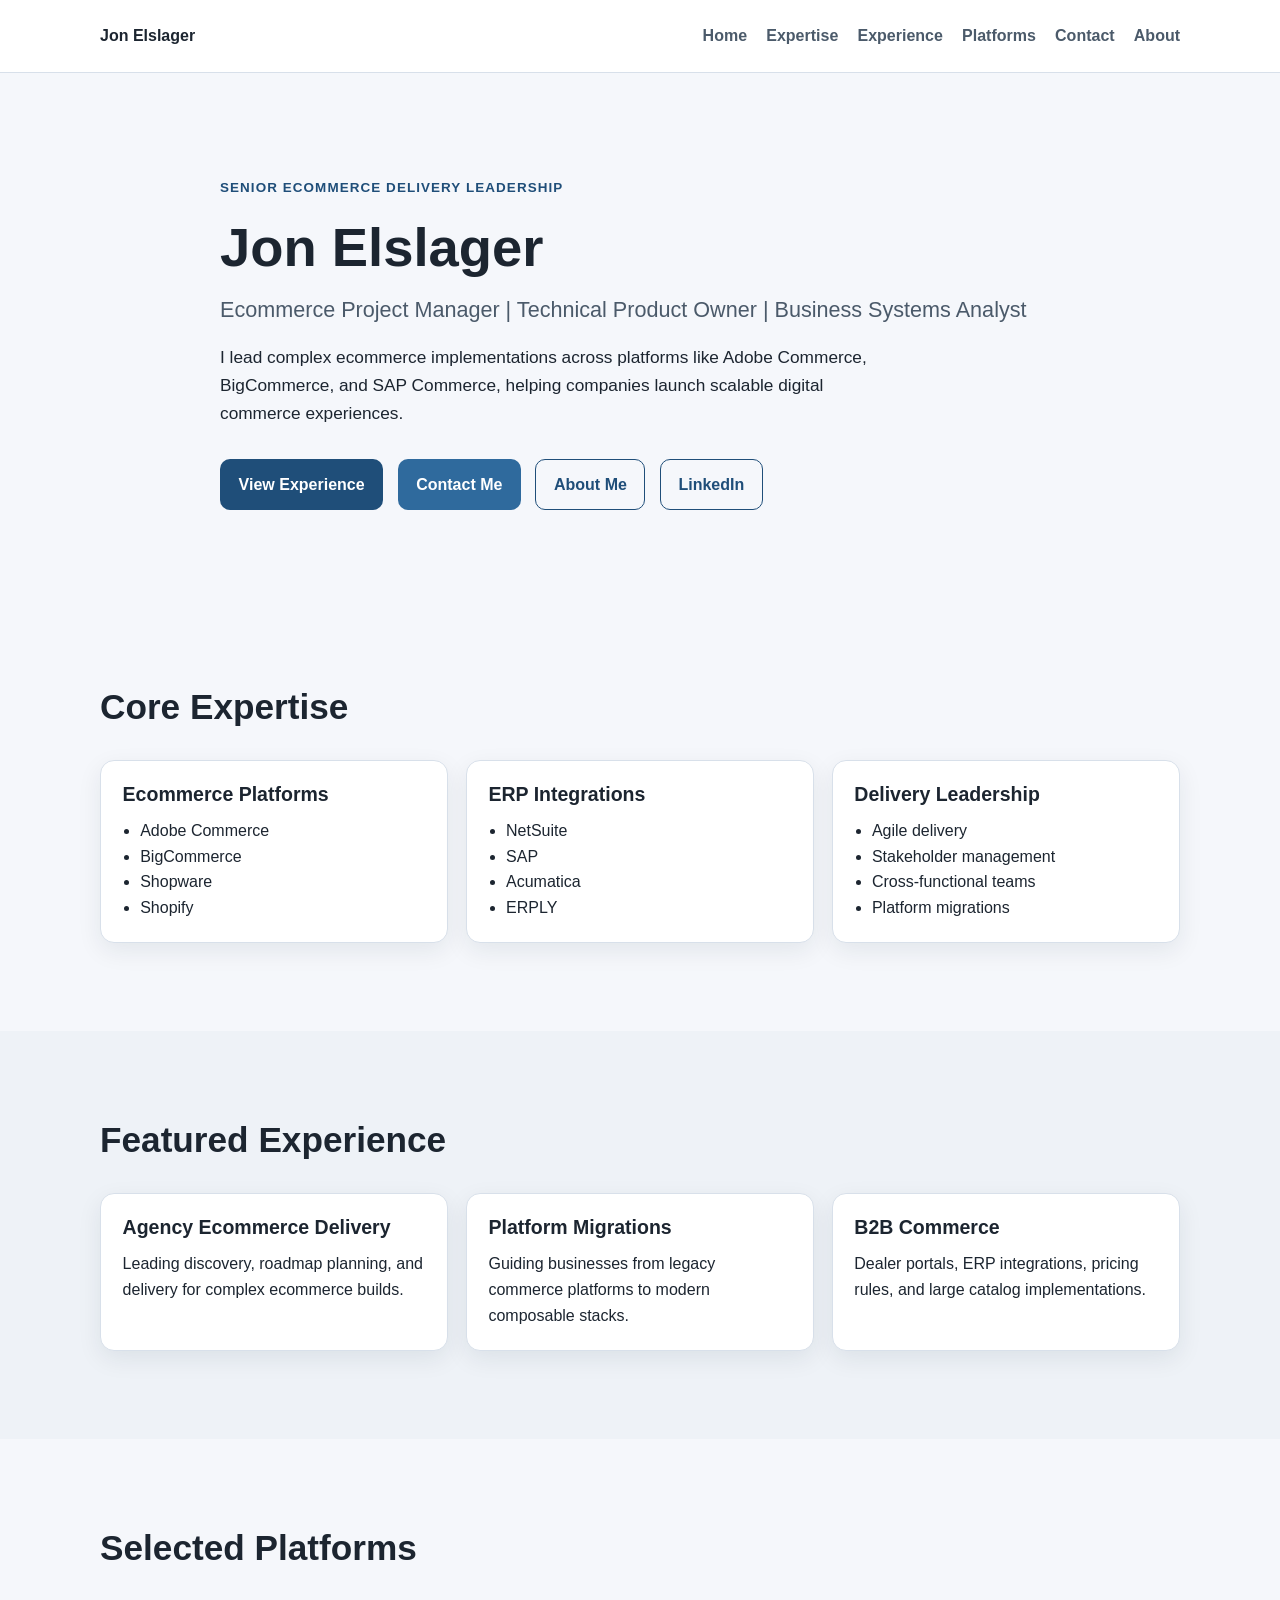
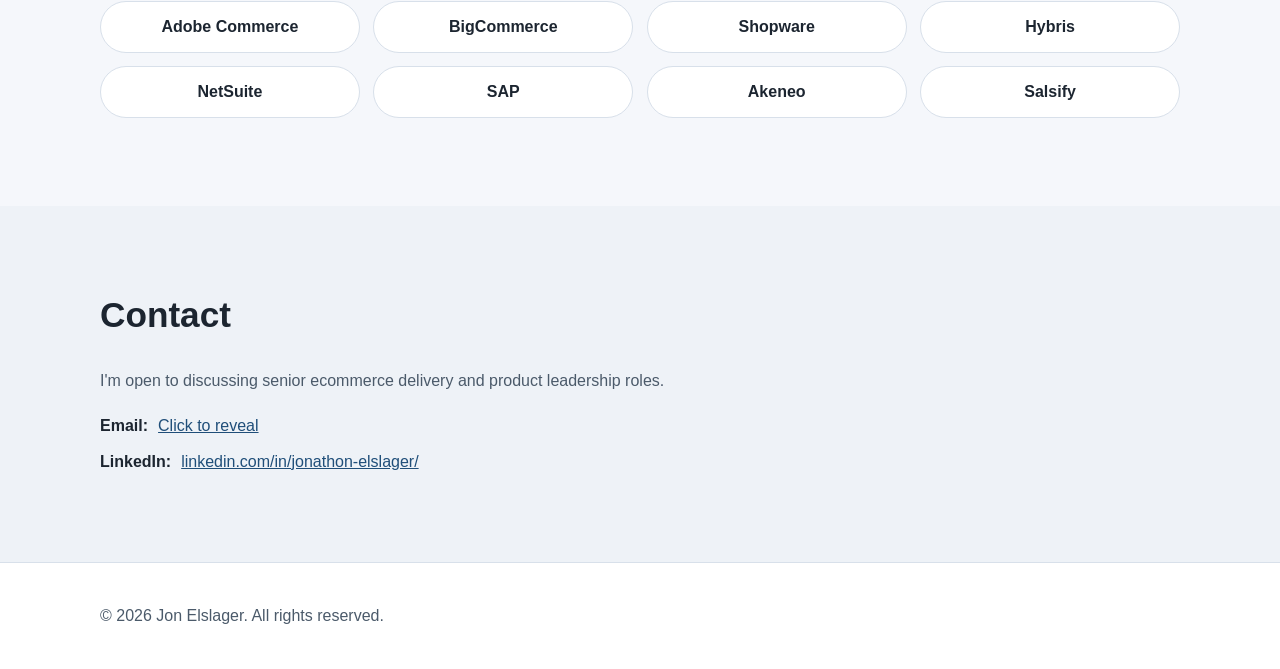
==== index.html @ 36cf9662 "Remove unused logo binaries to avoid PR binary diff issues" ====
<!DOCTYPE html>
<html lang="en">
  <head>
    <meta charset="UTF-8" />
    <meta name="viewport" content="width=device-width, initial-scale=1.0" />
    <meta
      name="description"
      content="Jon Elslager - Senior Ecommerce Project Manager, Technical Product Owner, and Business Systems Analyst."
    />
    <title>Jon Elslager | Ecommerce Project Manager</title>
    <link rel="stylesheet" href="css/styles.css" />
    <link rel="icon" type="image/svg+xml" href="images/favicon.svg" />
  </head>
  <body>
    <!-- Site header and primary navigation -->
    <header class="site-header" id="home">
      <nav class="container nav" aria-label="Primary navigation">
        <a class="brand" href="#home">Jon Elslager</a>
        <button
          class="nav-toggle"
          type="button"
          aria-label="Toggle navigation"
          aria-expanded="false"
        >
          ☰
        </button>
        <ul class="nav-links">
          <li><a href="#home">Home</a></li>
          <li><a href="#expertise">Expertise</a></li>
          <li><a href="#experience">Experience</a></li>
          <li><a href="#platforms">Platforms</a></li>
          <li><a href="#contact">Contact</a></li>
          <li><a href="about.html">About</a></li>
        </ul>
      </nav>
    </header>

    <main>
      <!-- Hero section: personal brand statement and quick actions -->
      <section class="hero section" aria-labelledby="hero-title">
        <div class="container hero-content">
          <p class="eyebrow">Senior Ecommerce Delivery Leadership</p>
          <h1 id="hero-title">Jon Elslager</h1>
          <p class="hero-subtitle">
            Ecommerce Project Manager | Technical Product Owner | Business Systems Analyst
          </p>
          <p class="hero-summary">
            I lead complex ecommerce implementations across platforms like Adobe Commerce,
            BigCommerce, and SAP Commerce, helping companies launch scalable digital commerce
            experiences.
          </p>
          <div class="hero-actions">
            <a class="btn btn-primary" href="#experience">View Experience</a>
            <a class="btn btn-secondary" href="#contact">Contact Me</a>
            <a class="btn btn-outline" href="about.html">About Me</a>
            <a
              class="btn btn-outline"
              href="https://www.linkedin.com/in/jonathon-elslager/"
              target="_blank"
              rel="noopener noreferrer"
              >LinkedIn</a
            >
          </div>
        </div>
      </section>

      <!-- Core expertise section: grouped capabilities in card layout -->
      <section class="section" id="expertise" aria-labelledby="expertise-title">
        <div class="container">
          <h2 id="expertise-title">Core Expertise</h2>
          <div class="grid expertise-grid">
            <article class="card">
              <h3>Ecommerce Platforms</h3>
              <ul>
                <li>Adobe Commerce</li>
                <li>BigCommerce</li>
                <li>Shopware</li>
                <li>Shopify</li>
              </ul>
            </article>
            <article class="card">
              <h3>ERP Integrations</h3>
              <ul>
                <li>NetSuite</li>
                <li>SAP</li>
                <li>Acumatica</li>
                <li>ERPLY</li>
              </ul>
            </article>
            <article class="card">
              <h3>Delivery Leadership</h3>
              <ul>
                <li>Agile delivery</li>
                <li>Stakeholder management</li>
                <li>Cross-functional teams</li>
                <li>Platform migrations</li>
              </ul>
            </article>
          </div>
        </div>
      </section>

      <!-- Featured experience section: high-impact work categories -->
      <section class="section section-alt" id="experience" aria-labelledby="experience-title">
        <div class="container">
          <h2 id="experience-title">Featured Experience</h2>
          <div class="grid experience-grid">
            <article class="card">
              <h3>Agency Ecommerce Delivery</h3>
              <p>
                Leading discovery, roadmap planning, and delivery for complex ecommerce builds.
              </p>
            </article>
            <article class="card">
              <h3>Platform Migrations</h3>
              <p>
                Guiding businesses from legacy commerce platforms to modern composable stacks.
              </p>
            </article>
            <article class="card">
              <h3>B2B Commerce</h3>
              <p>
                Dealer portals, ERP integrations, pricing rules, and large catalog
                implementations.
              </p>
            </article>
          </div>
        </div>
      </section>

      <!-- Selected platforms section: quick visual scan of technology exposure -->
      <section class="section" id="platforms" aria-labelledby="platforms-title">
        <div class="container">
          <h2 id="platforms-title">Selected Platforms</h2>
          <ul class="platform-grid" aria-label="Platforms and systems worked with">
            <li>Adobe Commerce</li>
            <li>BigCommerce</li>
            <li>Shopware</li>
            <li>Hybris</li>
            <li>NetSuite</li>
            <li>SAP</li>
            <li>Akeneo</li>
            <li>Salsify</li>
          </ul>
        </div>
      </section>

      <!-- Contact section: recruiter-friendly direct contact channels -->
      <section class="section section-alt" id="contact" aria-labelledby="contact-title">
        <div class="container contact">
          <h2 id="contact-title">Contact</h2>
          <p>I'm open to discussing senior ecommerce delivery and product leadership roles.</p>
          <ul class="contact-list">
            <li>
              <span>Email:</span>
              <a id="email-link" href="#" aria-label="Reveal email address">Click to reveal</a>
            </li>
            <li>
              <span>LinkedIn:</span>
              <a href="https://www.linkedin.com/in/jonathon-elslager/" target="_blank" rel="noopener noreferrer"
                >linkedin.com/in/jonathon-elslager/</a
              >
            </li>
          </ul>
        </div>
      </section>
    </main>

    <!-- Footer: concise ownership and copyright line -->
    <footer class="site-footer">
      <div class="container">
        <p>&copy; <span id="current-year"></span> Jon Elslager. All rights reserved.</p>
      </div>
    </footer>

    <script src="js/main.js"></script>
  </body>
</html>
---- css/styles.css ----
/* Base styles and design tokens */
:root {
  --bg: #f5f7fb;
  --surface: #ffffff;
  --surface-alt: #eef2f7;
  --text: #1c2530;
  --muted: #4b5a6a;
  --primary: #1f4e79;
  --primary-dark: #173a5a;
  --border: #d8e0ea;
  --shadow: 0 8px 24px rgba(14, 32, 52, 0.08);
  --radius: 14px;
  --container: 1080px;
}

* {
  box-sizing: border-box;
}

html {
  scroll-behavior: smooth;
}

body {
  margin: 0;
  font-family: "Segoe UI", "Inter", "Helvetica Neue", Arial, sans-serif;
  line-height: 1.6;
  color: var(--text);
  background: var(--bg);
}

a {
  color: var(--primary);
}

a:hover {
  color: var(--primary-dark);
}

.container {
  width: min(92%, var(--container));
  margin: 0 auto;
}

.section {
  padding: 5.5rem 0;
}

.section-alt {
  background: var(--surface-alt);
}

h1,
h2,
h3 {
  line-height: 1.2;
  margin-top: 0;
}

h1 {
  font-size: clamp(2rem, 5vw, 3.4rem);
  margin-bottom: 0.8rem;
}

h2 {
  font-size: clamp(1.6rem, 3.4vw, 2.2rem);
  margin-bottom: 2rem;
}

h3 {
  font-size: 1.22rem;
  margin-bottom: 0.75rem;
}

/* Header and nav styles */
.site-header {
  position: sticky;
  top: 0;
  z-index: 100;
  background: rgba(255, 255, 255, 0.96);
  border-bottom: 1px solid var(--border);
  backdrop-filter: blur(6px);
}

.nav {
  min-height: 72px;
  display: flex;
  align-items: center;
  justify-content: space-between;
  gap: 1rem;
}

.brand {
  text-decoration: none;
  font-weight: 700;
  color: var(--text);
  white-space: nowrap;
}

.nav-links {
  display: flex;
  list-style: none;
  padding: 0;
  margin: 0;
  gap: 1.2rem;
}

.nav-links a {
  text-decoration: none;
  color: var(--muted);
  font-weight: 600;
}

.nav-links a:hover,
.nav-links a:focus-visible {
  color: var(--primary);
}

.nav-toggle {
  display: none;
  border: 1px solid var(--border);
  background: var(--surface);
  color: var(--text);
  border-radius: 8px;
  padding: 0.35rem 0.6rem;
  font-size: 1.1rem;
}

/* Hero styles */
.hero {
  padding-top: 6.5rem;
}

.hero-content {
  max-width: 840px;
}

.eyebrow {
  margin: 0 0 1rem;
  color: var(--primary);
  font-weight: 700;
  text-transform: uppercase;
  letter-spacing: 0.08em;
  font-size: 0.84rem;
}

.hero-subtitle {
  font-size: clamp(1.05rem, 2vw, 1.35rem);
  color: var(--muted);
  margin: 0 0 1rem;
}

.hero-summary {
  max-width: 68ch;
  font-size: 1.08rem;
}

.hero-actions {
  margin-top: 2rem;
  display: flex;
  flex-wrap: wrap;
  gap: 0.9rem;
}

/* Buttons */
.btn {
  display: inline-block;
  border-radius: 10px;
  padding: 0.72rem 1.1rem;
  text-decoration: none;
  font-weight: 700;
  border: 1px solid transparent;
  transition: transform 0.15s ease, box-shadow 0.15s ease;
}

.btn:hover {
  transform: translateY(-1px);
  box-shadow: 0 5px 14px rgba(10, 25, 45, 0.15);
}

.btn-primary {
  background: var(--primary);
  color: #fff;
}

.btn-secondary {
  background: #2f6a9d;
  color: #fff;
}

.btn-outline {
  border-color: var(--primary);
  color: var(--primary);
  background: transparent;
}

/* Grid and card components */
.grid {
  display: grid;
  gap: 1.1rem;
}

.expertise-grid,
.experience-grid {
  grid-template-columns: repeat(3, minmax(0, 1fr));
}

.card {
  background: var(--surface);
  border: 1px solid var(--border);
  border-radius: var(--radius);
  padding: 1.35rem;
  box-shadow: var(--shadow);
}

.card ul {
  margin: 0;
  padding-left: 1.1rem;
}

.card p {
  margin: 0;
}

/* Platform chips */
.platform-grid {
  margin: 0;
  padding: 0;
  list-style: none;
  display: grid;
  grid-template-columns: repeat(4, minmax(0, 1fr));
  gap: 0.85rem;
}

.platform-grid li {
  background: var(--surface);
  border: 1px solid var(--border);
  border-radius: 999px;
  text-align: center;
  padding: 0.75rem;
  font-weight: 600;
}

/* Contact and footer */
.contact p {
  color: var(--muted);
  margin-bottom: 1.2rem;
}

.contact-list {
  list-style: none;
  margin: 0;
  padding: 0;
  display: grid;
  gap: 0.65rem;
}

.contact-list span {
  font-weight: 700;
  margin-right: 0.35rem;
}

.site-footer {
  border-top: 1px solid var(--border);
  padding: 1.5rem 0;
  background: var(--surface);
  color: var(--muted);
}

/* Responsive behavior */
@media (max-width: 960px) {
  .expertise-grid,
  .experience-grid {
    grid-template-columns: repeat(2, minmax(0, 1fr));
  }

  .platform-grid {
    grid-template-columns: repeat(3, minmax(0, 1fr));
  }
}

@media (max-width: 700px) {
  .section {
    padding: 4.25rem 0;
  }

  .nav-toggle {
    display: inline-block;
  }

  .nav-links {
    position: absolute;
    right: 4%;
    top: 72px;
    width: min(250px, 90vw);
    padding: 0.9rem;
    background: var(--surface);
    border: 1px solid var(--border);
    border-radius: 12px;
    box-shadow: var(--shadow);
    display: none;
    flex-direction: column;
    gap: 0.55rem;
  }

  .nav-links.open {
    display: flex;
  }

  .expertise-grid,
  .experience-grid,
  .platform-grid {
    grid-template-columns: 1fr;
  }
}

/* About page styles */
.about-hero {
  padding-top: 6rem;
}

.about-intro {
  max-width: 900px;
}

.about-grid {
  grid-template-columns: repeat(2, minmax(0, 1fr));
}

.is-active {
  color: var(--primary) !important;
}

@media (max-width: 700px) {
  .about-grid {
    grid-template-columns: 1fr;
  }
}
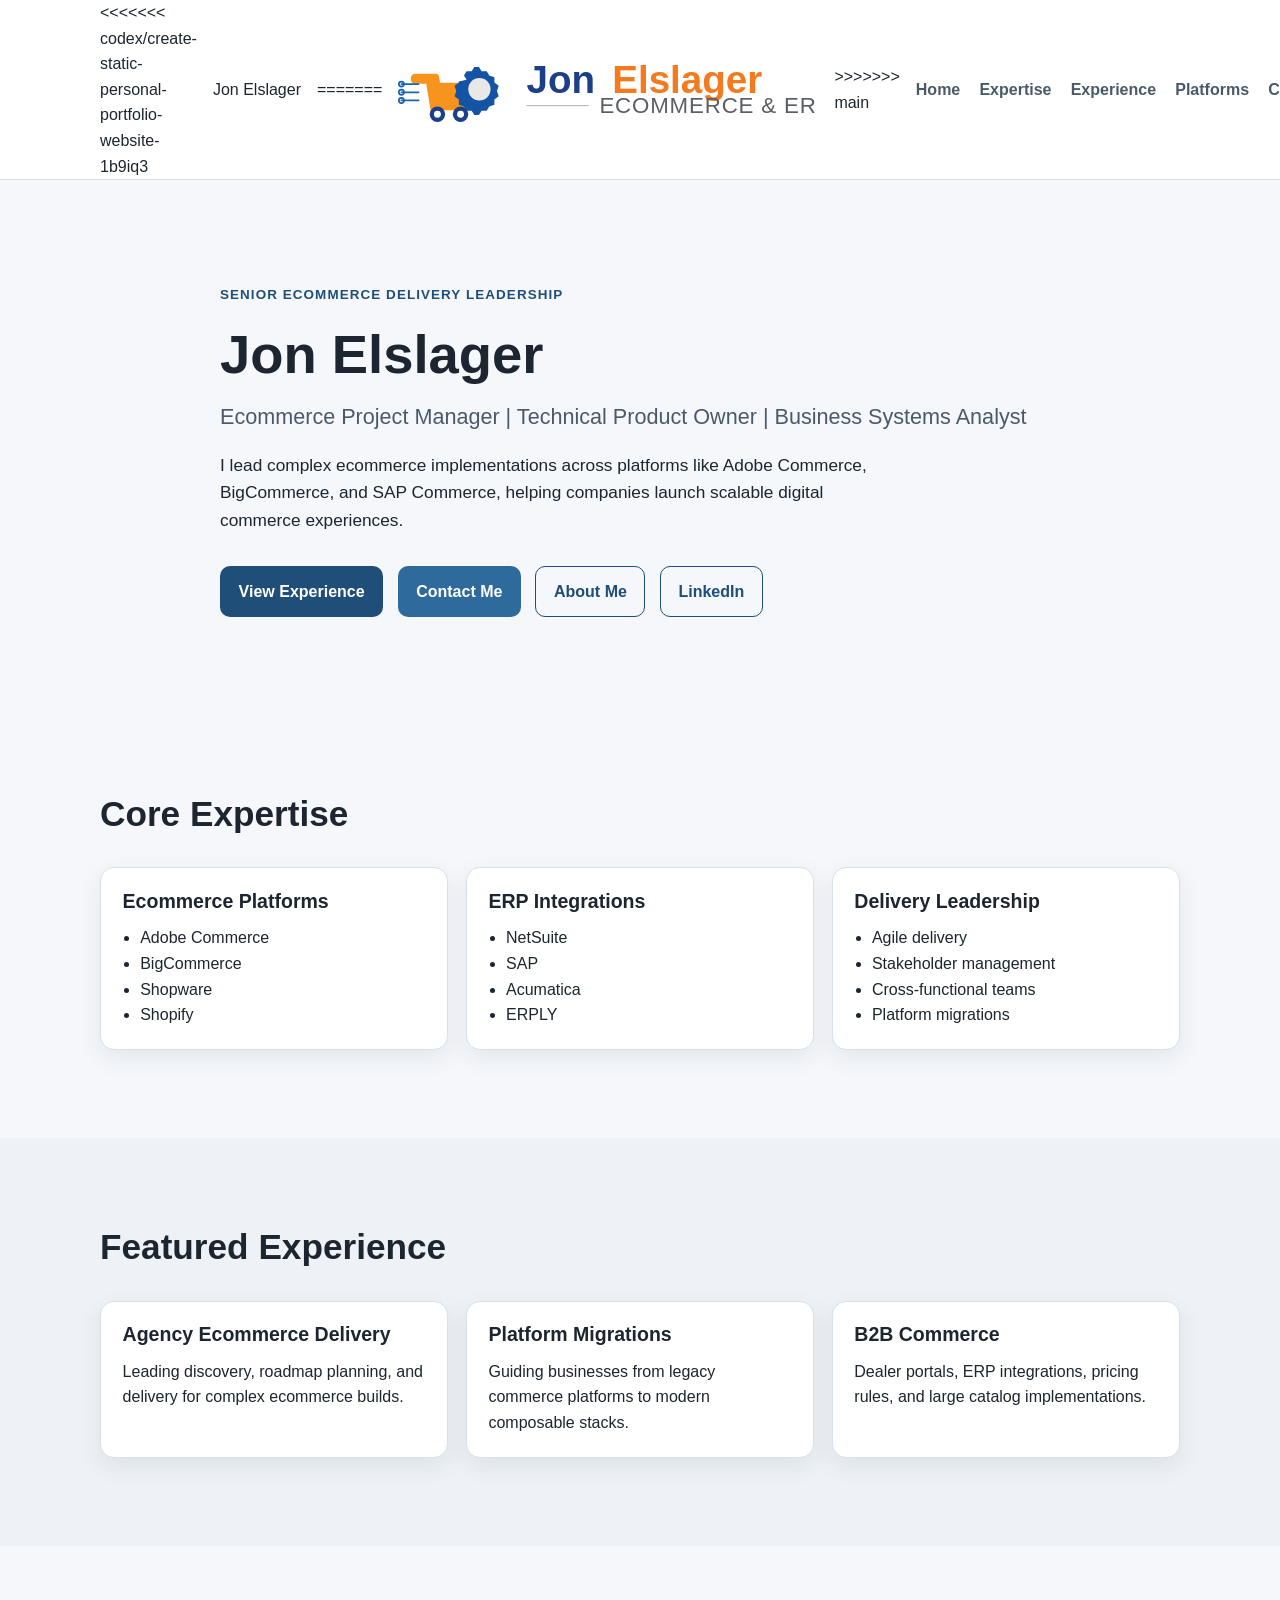
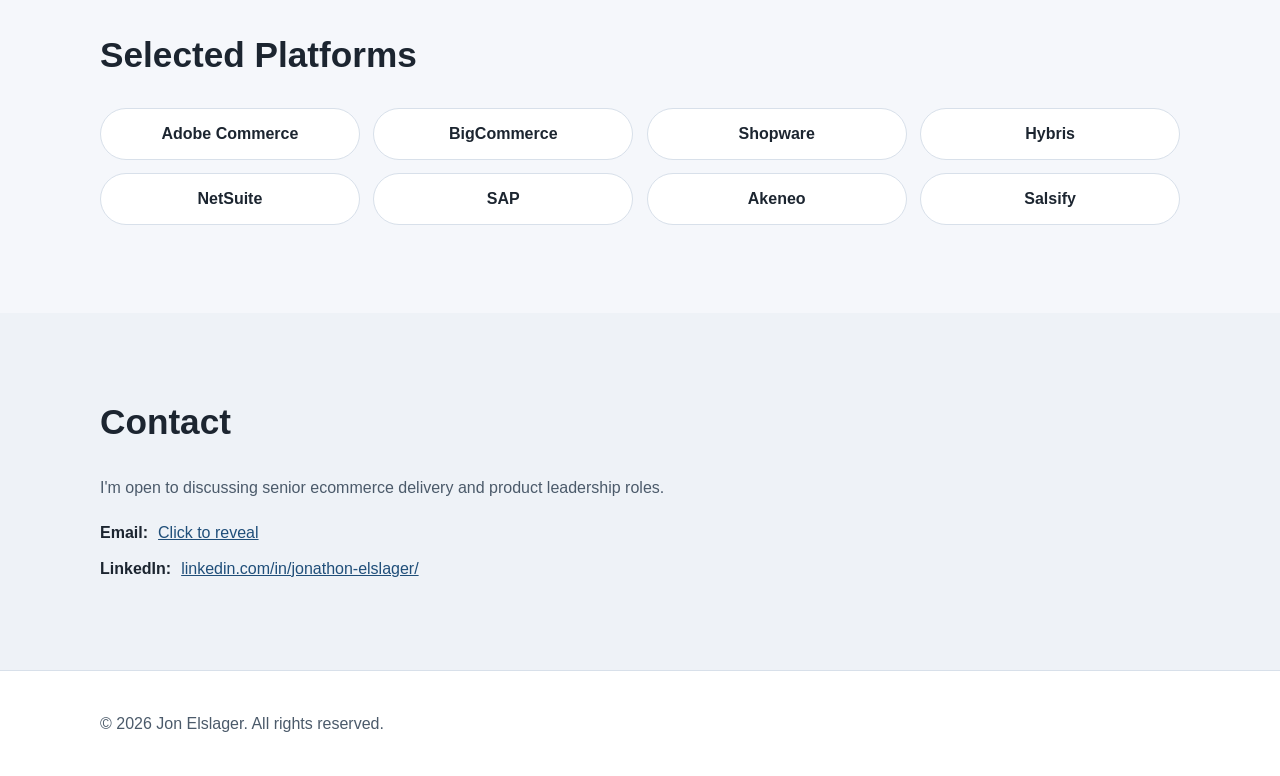
==== commit 7f1799a3: "Merge branch 'main' into codex/create-static-personal-portfolio-website-1b9iq3" ====
--- a/index.html
+++ b/index.html
@@ -15,7 +15,13 @@
     <!-- Site header and primary navigation -->
     <header class="site-header" id="home">
       <nav class="container nav" aria-label="Primary navigation">
+<<<<<<< codex/create-static-personal-portfolio-website-1b9iq3
         <a class="brand" href="#home">Jon Elslager</a>
+=======
+        <a class="brand" href="#home" aria-label="Jon Elslager home">
+          <img src="images/logo.svg" alt="Jon Elslager Ecommerce & ERP Solutions" class="brand-logo" />
+        </a>
+>>>>>>> main
         <button
           class="nav-toggle"
           type="button"
--- a/css/styles.css
+++ b/css/styles.css
@@ -92,9 +92,19 @@
 
 .brand {
   text-decoration: none;
+<<<<<<< codex/create-static-personal-portfolio-website-1b9iq3
   font-weight: 700;
   color: var(--text);
   white-space: nowrap;
+=======
+  color: var(--text);
+}
+
+.brand-logo {
+  display: block;
+  width: min(420px, 62vw);
+  height: auto;
+>>>>>>> main
 }
 
 .nav-links {
@@ -280,6 +290,13 @@
 }
 
 @media (max-width: 700px) {
+<<<<<<< codex/create-static-personal-portfolio-website-1b9iq3
+=======
+  .brand-logo {
+    width: min(300px, 72vw);
+  }
+
+>>>>>>> main
   .section {
     padding: 4.25rem 0;
   }
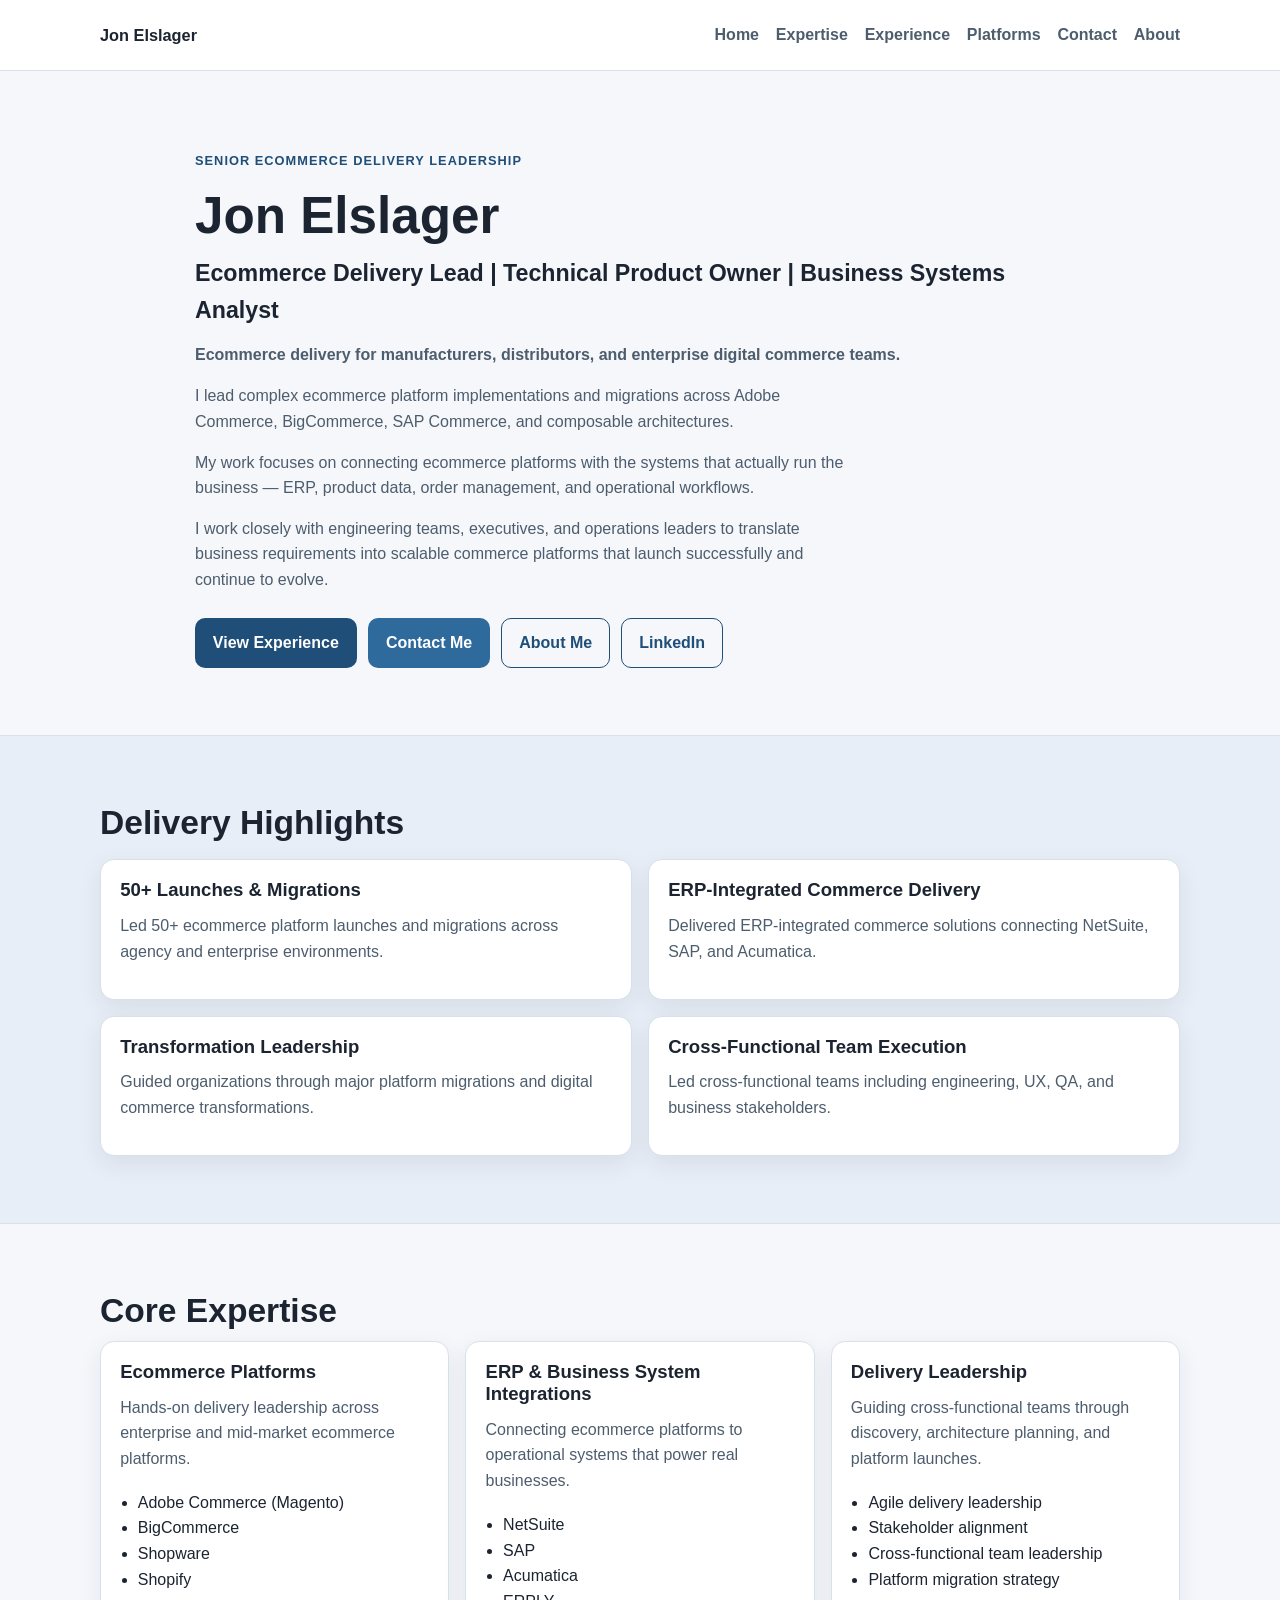
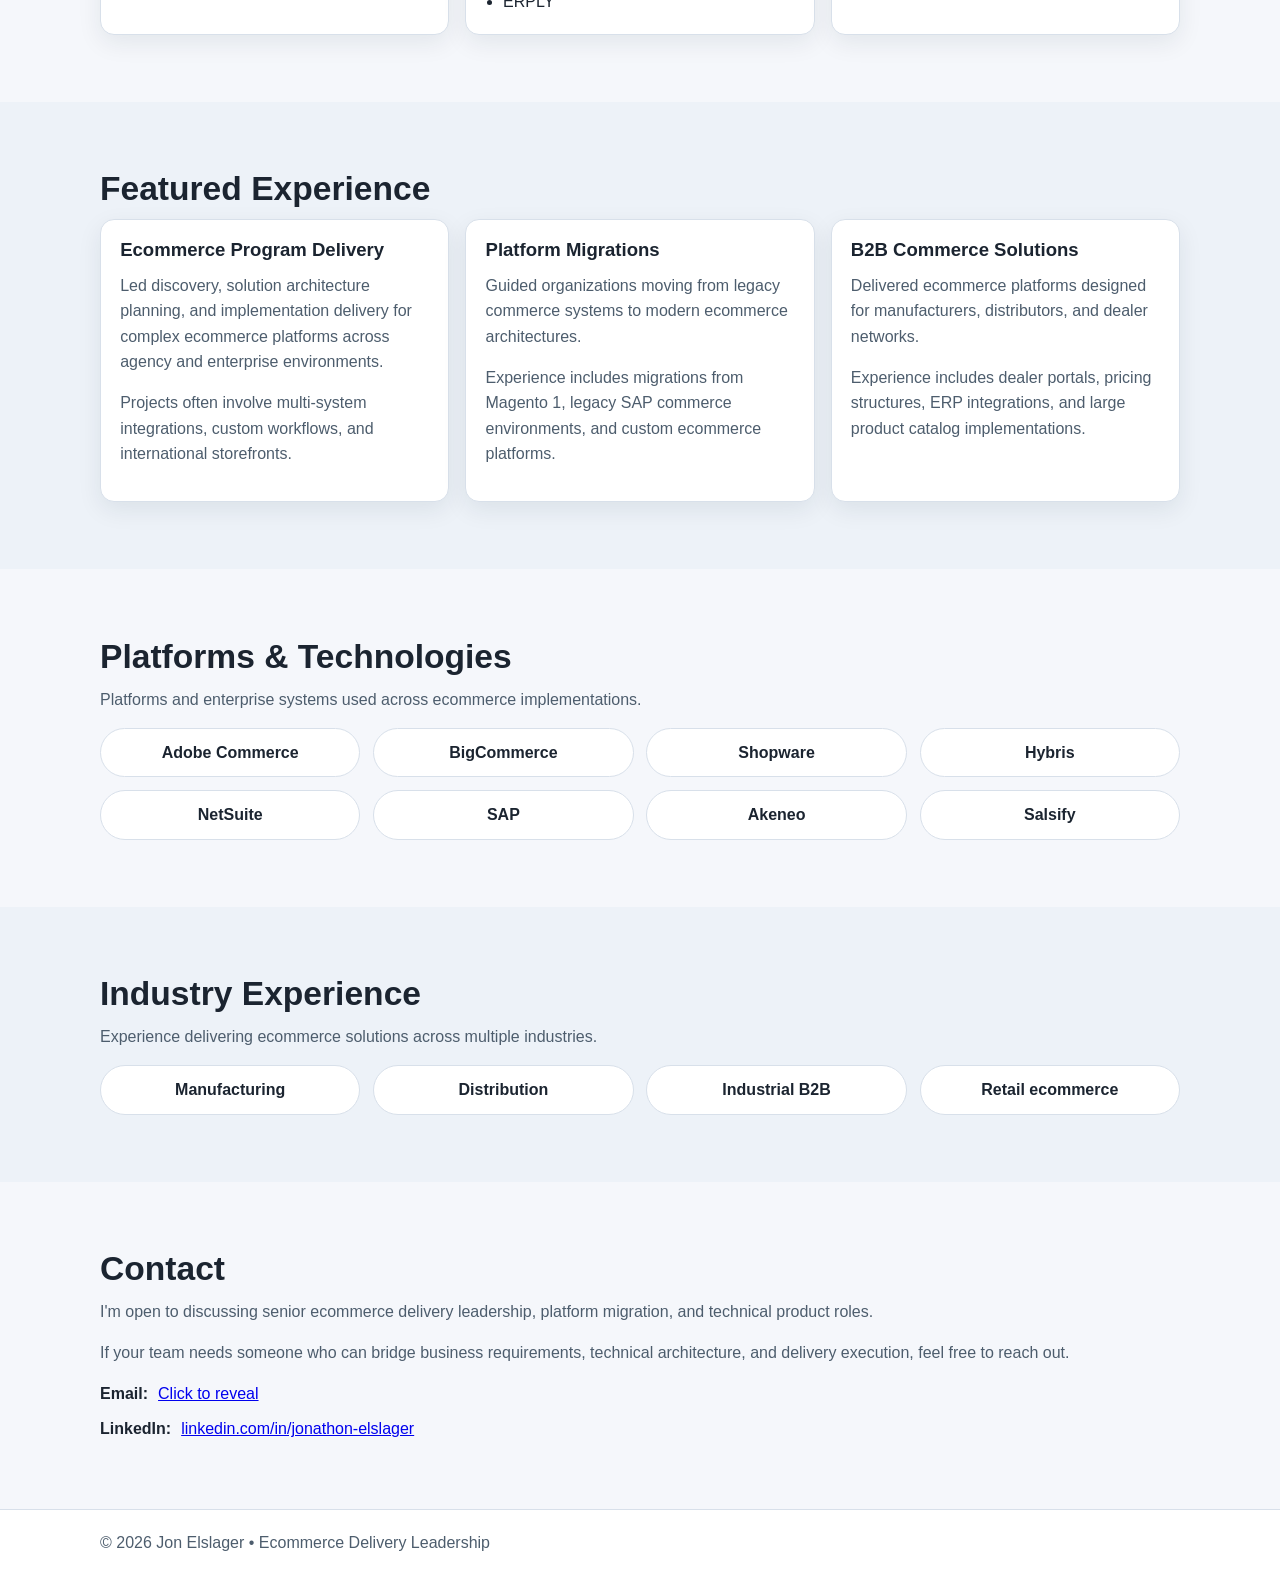
==== commit d0b5a796: "Refine homepage into recruiter-optimized executive portfolio" ====
--- a/index.html
+++ b/index.html
@@ -5,9 +5,9 @@
     <meta name="viewport" content="width=device-width, initial-scale=1.0" />
     <meta
       name="description"
-      content="Jon Elslager - Senior Ecommerce Project Manager, Technical Product Owner, and Business Systems Analyst."
+      content="Jon Elslager - Senior Ecommerce Delivery Leader for platform implementations, migrations, ERP integrations, and B2B commerce."
     />
-    <title>Jon Elslager | Ecommerce Project Manager</title>
+    <title>Jon Elslager | Ecommerce Delivery Leadership</title>
     <link rel="stylesheet" href="css/styles.css" />
     <link rel="icon" type="image/svg+xml" href="images/favicon.svg" />
   </head>
@@ -15,13 +15,7 @@
     <!-- Site header and primary navigation -->
     <header class="site-header" id="home">
       <nav class="container nav" aria-label="Primary navigation">
-<<<<<<< codex/create-static-personal-portfolio-website-1b9iq3
         <a class="brand" href="#home">Jon Elslager</a>
-=======
-        <a class="brand" href="#home" aria-label="Jon Elslager home">
-          <img src="images/logo.svg" alt="Jon Elslager Ecommerce & ERP Solutions" class="brand-logo" />
-        </a>
->>>>>>> main
         <button
           class="nav-toggle"
           type="button"
@@ -42,19 +36,33 @@
     </header>
 
     <main>
-      <!-- Hero section: personal brand statement and quick actions -->
+      <!-- Hero section: recruiter-first positioning and immediate proof -->
       <section class="hero section" aria-labelledby="hero-title">
         <div class="container hero-content">
           <p class="eyebrow">Senior Ecommerce Delivery Leadership</p>
           <h1 id="hero-title">Jon Elslager</h1>
           <p class="hero-subtitle">
-            Ecommerce Project Manager | Technical Product Owner | Business Systems Analyst
-          </p>
-          <p class="hero-summary">
-            I lead complex ecommerce implementations across platforms like Adobe Commerce,
-            BigCommerce, and SAP Commerce, helping companies launch scalable digital commerce
-            experiences.
-          </p>
+            Ecommerce Delivery Lead | Technical Product Owner | Business Systems Analyst
+          </p>
+          <p class="hero-support">
+            Ecommerce delivery for manufacturers, distributors, and enterprise digital commerce
+            teams.
+          </p>
+          <div class="hero-copy">
+            <p>
+              I lead complex ecommerce platform implementations and migrations across Adobe
+              Commerce, BigCommerce, SAP Commerce, and composable architectures.
+            </p>
+            <p>
+              My work focuses on connecting ecommerce platforms with the systems that actually run
+              the business — ERP, product data, order management, and operational workflows.
+            </p>
+            <p>
+              I work closely with engineering teams, executives, and operations leaders to
+              translate business requirements into scalable commerce platforms that launch
+              successfully and continue to evolve.
+            </p>
+          </div>
           <div class="hero-actions">
             <a class="btn btn-primary" href="#experience">View Experience</a>
             <a class="btn btn-secondary" href="#contact">Contact Me</a>
@@ -70,22 +78,65 @@
         </div>
       </section>
 
+      <!-- Proof section: concise recruiter-facing delivery outcomes -->
+      <section class="section highlights" id="highlights" aria-labelledby="highlights-title">
+        <div class="container">
+          <h2 id="highlights-title">Delivery Highlights</h2>
+          <div class="grid highlights-grid">
+            <article class="card highlight-card">
+              <h3>50+ Launches & Migrations</h3>
+              <p>
+                Led 50+ ecommerce platform launches and migrations across agency and enterprise
+                environments.
+              </p>
+            </article>
+            <article class="card highlight-card">
+              <h3>ERP-Integrated Commerce Delivery</h3>
+              <p>
+                Delivered ERP-integrated commerce solutions connecting NetSuite, SAP, and
+                Acumatica.
+              </p>
+            </article>
+            <article class="card highlight-card">
+              <h3>Transformation Leadership</h3>
+              <p>
+                Guided organizations through major platform migrations and digital commerce
+                transformations.
+              </p>
+            </article>
+            <article class="card highlight-card">
+              <h3>Cross-Functional Team Execution</h3>
+              <p>
+                Led cross-functional teams including engineering, UX, QA, and business
+                stakeholders.
+              </p>
+            </article>
+          </div>
+        </div>
+      </section>
+
       <!-- Core expertise section: grouped capabilities in card layout -->
       <section class="section" id="expertise" aria-labelledby="expertise-title">
         <div class="container">
           <h2 id="expertise-title">Core Expertise</h2>
           <div class="grid expertise-grid">
-            <article class="card">
+            <article class="card capability-card">
               <h3>Ecommerce Platforms</h3>
+              <p>
+                Hands-on delivery leadership across enterprise and mid-market ecommerce platforms.
+              </p>
               <ul>
-                <li>Adobe Commerce</li>
+                <li>Adobe Commerce (Magento)</li>
                 <li>BigCommerce</li>
                 <li>Shopware</li>
                 <li>Shopify</li>
               </ul>
             </article>
-            <article class="card">
-              <h3>ERP Integrations</h3>
+            <article class="card capability-card">
+              <h3>ERP &amp; Business System Integrations</h3>
+              <p>
+                Connecting ecommerce platforms to operational systems that power real businesses.
+              </p>
               <ul>
                 <li>NetSuite</li>
                 <li>SAP</li>
@@ -93,51 +144,72 @@
                 <li>ERPLY</li>
               </ul>
             </article>
-            <article class="card">
+            <article class="card capability-card">
               <h3>Delivery Leadership</h3>
+              <p>
+                Guiding cross-functional teams through discovery, architecture planning, and
+                platform launches.
+              </p>
               <ul>
-                <li>Agile delivery</li>
-                <li>Stakeholder management</li>
-                <li>Cross-functional teams</li>
-                <li>Platform migrations</li>
+                <li>Agile delivery leadership</li>
+                <li>Stakeholder alignment</li>
+                <li>Cross-functional team leadership</li>
+                <li>Platform migration strategy</li>
               </ul>
             </article>
           </div>
         </div>
       </section>
 
-      <!-- Featured experience section: high-impact work categories -->
+      <!-- Featured experience section: recruiter-facing capability summaries -->
       <section class="section section-alt" id="experience" aria-labelledby="experience-title">
         <div class="container">
           <h2 id="experience-title">Featured Experience</h2>
           <div class="grid experience-grid">
-            <article class="card">
-              <h3>Agency Ecommerce Delivery</h3>
-              <p>
-                Leading discovery, roadmap planning, and delivery for complex ecommerce builds.
-              </p>
-            </article>
-            <article class="card">
+            <article class="card capability-card">
+              <h3>Ecommerce Program Delivery</h3>
+              <p>
+                Led discovery, solution architecture planning, and implementation delivery for
+                complex ecommerce platforms across agency and enterprise environments.
+              </p>
+              <p>
+                Projects often involve multi-system integrations, custom workflows, and
+                international storefronts.
+              </p>
+            </article>
+            <article class="card capability-card">
               <h3>Platform Migrations</h3>
               <p>
-                Guiding businesses from legacy commerce platforms to modern composable stacks.
-              </p>
-            </article>
-            <article class="card">
-              <h3>B2B Commerce</h3>
-              <p>
-                Dealer portals, ERP integrations, pricing rules, and large catalog
-                implementations.
-              </p>
-            </article>
-          </div>
-        </div>
-      </section>
-
-      <!-- Selected platforms section: quick visual scan of technology exposure -->
+                Guided organizations moving from legacy commerce systems to modern ecommerce
+                architectures.
+              </p>
+              <p>
+                Experience includes migrations from Magento 1, legacy SAP commerce environments,
+                and custom ecommerce platforms.
+              </p>
+            </article>
+            <article class="card capability-card">
+              <h3>B2B Commerce Solutions</h3>
+              <p>
+                Delivered ecommerce platforms designed for manufacturers, distributors, and dealer
+                networks.
+              </p>
+              <p>
+                Experience includes dealer portals, pricing structures, ERP integrations, and large
+                product catalog implementations.
+              </p>
+            </article>
+          </div>
+        </div>
+      </section>
+
+      <!-- Platform and systems footprint section -->
       <section class="section" id="platforms" aria-labelledby="platforms-title">
         <div class="container">
-          <h2 id="platforms-title">Selected Platforms</h2>
+          <h2 id="platforms-title">Platforms &amp; Technologies</h2>
+          <p class="section-intro">
+            Platforms and enterprise systems used across ecommerce implementations.
+          </p>
           <ul class="platform-grid" aria-label="Platforms and systems worked with">
             <li>Adobe Commerce</li>
             <li>BigCommerce</li>
@@ -151,11 +223,34 @@
         </div>
       </section>
 
+      <!-- Industry context section: helps recruiters map domain relevance -->
+      <section class="section section-alt" id="industries" aria-labelledby="industries-title">
+        <div class="container">
+          <h2 id="industries-title">Industry Experience</h2>
+          <p class="section-intro">
+            Experience delivering ecommerce solutions across multiple industries.
+          </p>
+          <ul class="industry-grid" aria-label="Industry sectors">
+            <li>Manufacturing</li>
+            <li>Distribution</li>
+            <li>Industrial B2B</li>
+            <li>Retail ecommerce</li>
+          </ul>
+        </div>
+      </section>
+
       <!-- Contact section: recruiter-friendly direct contact channels -->
-      <section class="section section-alt" id="contact" aria-labelledby="contact-title">
+      <section class="section" id="contact" aria-labelledby="contact-title">
         <div class="container contact">
           <h2 id="contact-title">Contact</h2>
-          <p>I'm open to discussing senior ecommerce delivery and product leadership roles.</p>
+          <p>
+            I'm open to discussing senior ecommerce delivery leadership, platform migration, and
+            technical product roles.
+          </p>
+          <p>
+            If your team needs someone who can bridge business requirements, technical
+            architecture, and delivery execution, feel free to reach out.
+          </p>
           <ul class="contact-list">
             <li>
               <span>Email:</span>
@@ -164,7 +259,7 @@
             <li>
               <span>LinkedIn:</span>
               <a href="https://www.linkedin.com/in/jonathon-elslager/" target="_blank" rel="noopener noreferrer"
-                >linkedin.com/in/jonathon-elslager/</a
+                >linkedin.com/in/jonathon-elslager</a
               >
             </li>
           </ul>
@@ -172,10 +267,10 @@
       </section>
     </main>
 
-    <!-- Footer: concise ownership and copyright line -->
+    <!-- Footer: concise ownership and role positioning line -->
     <footer class="site-footer">
       <div class="container">
-        <p>&copy; <span id="current-year"></span> Jon Elslager. All rights reserved.</p>
+        <p>© 2026 Jon Elslager • Ecommerce Delivery Leadership</p>
       </div>
     </footer>
 
--- a/css/styles.css
+++ b/css/styles.css
@@ -2,12 +2,14 @@
 :root {
   --bg: #f5f7fb;
   --surface: #ffffff;
-  --surface-alt: #eef2f7;
-  --text: #1c2530;
-  --muted: #4b5a6a;
+  --surface-alt: #edf2f8;
+  --text: #1b2430;
+  --muted: #4d5d6d;
   --primary: #1f4e79;
   --primary-dark: #173a5a;
+  --accent: #2f6a9d;
   --border: #d8e0ea;
+  --highlight-bg: #e8eef7;
   --shadow: 0 8px 24px rgba(14, 32, 52, 0.08);
   --radius: 14px;
   --container: 1080px;
@@ -29,21 +31,13 @@
   background: var(--bg);
 }
 
-a {
-  color: var(--primary);
-}
-
-a:hover {
-  color: var(--primary-dark);
-}
-
 .container {
   width: min(92%, var(--container));
   margin: 0 auto;
 }
 
 .section {
-  padding: 5.5rem 0;
+  padding: 4.2rem 0;
 }
 
 .section-alt {
@@ -53,23 +47,27 @@
 h1,
 h2,
 h3 {
+  margin-top: 0;
   line-height: 1.2;
-  margin-top: 0;
 }
 
 h1 {
-  font-size: clamp(2rem, 5vw, 3.4rem);
-  margin-bottom: 0.8rem;
+  font-size: clamp(2rem, 5vw, 3.2rem);
+  margin-bottom: 0.55rem;
 }
 
 h2 {
-  font-size: clamp(1.6rem, 3.4vw, 2.2rem);
-  margin-bottom: 2rem;
+  font-size: clamp(1.55rem, 3.2vw, 2.1rem);
+  margin-bottom: 0.6rem;
 }
 
 h3 {
-  font-size: 1.22rem;
-  margin-bottom: 0.75rem;
+  font-size: 1.16rem;
+  margin-bottom: 0.7rem;
+}
+
+p {
+  margin: 0 0 0.95rem;
 }
 
 /* Header and nav styles */
@@ -83,7 +81,7 @@
 }
 
 .nav {
-  min-height: 72px;
+  min-height: 70px;
   display: flex;
   align-items: center;
   justify-content: space-between;
@@ -92,19 +90,10 @@
 
 .brand {
   text-decoration: none;
-<<<<<<< codex/create-static-personal-portfolio-website-1b9iq3
   font-weight: 700;
   color: var(--text);
   white-space: nowrap;
-=======
-  color: var(--text);
-}
-
-.brand-logo {
-  display: block;
-  width: min(420px, 62vw);
-  height: auto;
->>>>>>> main
+  font-size: 1.02rem;
 }
 
 .nav-links {
@@ -112,7 +101,7 @@
   list-style: none;
   padding: 0;
   margin: 0;
-  gap: 1.2rem;
+  gap: 1.05rem;
 }
 
 .nav-links a {
@@ -122,7 +111,9 @@
 }
 
 .nav-links a:hover,
-.nav-links a:focus-visible {
+.nav-links a:focus-visible,
+.brand:hover,
+.brand:focus-visible {
   color: var(--primary);
 }
 
@@ -138,52 +129,64 @@
 
 /* Hero styles */
 .hero {
-  padding-top: 6.5rem;
+  padding-top: 5rem;
 }
 
 .hero-content {
-  max-width: 840px;
+  max-width: 890px;
 }
 
 .eyebrow {
-  margin: 0 0 1rem;
+  margin: 0 0 0.85rem;
   color: var(--primary);
   font-weight: 700;
   text-transform: uppercase;
   letter-spacing: 0.08em;
-  font-size: 0.84rem;
+  font-size: 0.8rem;
 }
 
 .hero-subtitle {
-  font-size: clamp(1.05rem, 2vw, 1.35rem);
-  color: var(--muted);
-  margin: 0 0 1rem;
-}
-
-.hero-summary {
-  max-width: 68ch;
-  font-size: 1.08rem;
+  font-size: clamp(1.1rem, 2.2vw, 1.45rem);
+  color: var(--text);
+  font-weight: 600;
+  margin-bottom: 0.75rem;
+}
+
+.hero-support {
+  color: var(--muted);
+  font-weight: 600;
+  margin-bottom: 1rem;
+}
+
+.hero-copy {
+  max-width: 74ch;
+  color: var(--muted);
+}
+
+.hero-copy p:last-child {
+  margin-bottom: 0;
 }
 
 .hero-actions {
-  margin-top: 2rem;
+  margin-top: 1.6rem;
   display: flex;
   flex-wrap: wrap;
-  gap: 0.9rem;
+  gap: 0.72rem;
 }
 
 /* Buttons */
 .btn {
   display: inline-block;
   border-radius: 10px;
-  padding: 0.72rem 1.1rem;
+  padding: 0.68rem 1.05rem;
   text-decoration: none;
   font-weight: 700;
   border: 1px solid transparent;
-  transition: transform 0.15s ease, box-shadow 0.15s ease;
-}
-
-.btn:hover {
+  transition: transform 0.15s ease, box-shadow 0.15s ease, background-color 0.15s ease;
+}
+
+.btn:hover,
+.btn:focus-visible {
   transform: translateY(-1px);
   box-shadow: 0 5px 14px rgba(10, 25, 45, 0.15);
 }
@@ -194,7 +197,7 @@
 }
 
 .btn-secondary {
-  background: #2f6a9d;
+  background: var(--accent);
   color: #fff;
 }
 
@@ -204,57 +207,91 @@
   background: transparent;
 }
 
-/* Grid and card components */
+/* Grids and cards */
 .grid {
   display: grid;
-  gap: 1.1rem;
-}
-
-.expertise-grid,
-.experience-grid {
-  grid-template-columns: repeat(3, minmax(0, 1fr));
+  gap: 1rem;
 }
 
 .card {
   background: var(--surface);
   border: 1px solid var(--border);
   border-radius: var(--radius);
-  padding: 1.35rem;
+  padding: 1.2rem;
   box-shadow: var(--shadow);
 }
 
-.card ul {
-  margin: 0;
+.capability-card,
+.highlight-card {
+  display: flex;
+  flex-direction: column;
+  height: 100%;
+}
+
+.capability-card p,
+.highlight-card p {
+  color: var(--muted);
+}
+
+.capability-card ul {
+  margin: 0.2rem 0 0;
   padding-left: 1.1rem;
 }
 
-.card p {
-  margin: 0;
-}
-
-/* Platform chips */
-.platform-grid {
+.highlights {
+  background: var(--highlight-bg);
+  border-top: 1px solid var(--border);
+  border-bottom: 1px solid var(--border);
+}
+
+.highlights-grid {
+  grid-template-columns: repeat(2, minmax(0, 1fr));
+}
+
+.highlights h2 {
+  margin-bottom: 1rem;
+}
+
+.expertise-grid,
+.experience-grid {
+  grid-template-columns: repeat(3, minmax(0, 1fr));
+}
+
+.section-intro {
+  color: var(--muted);
+  margin-bottom: 1rem;
+}
+
+.platform-grid,
+.industry-grid {
   margin: 0;
   padding: 0;
   list-style: none;
   display: grid;
+  gap: 0.8rem;
+}
+
+.platform-grid {
   grid-template-columns: repeat(4, minmax(0, 1fr));
-  gap: 0.85rem;
-}
-
-.platform-grid li {
+}
+
+.industry-grid {
+  grid-template-columns: repeat(4, minmax(0, 1fr));
+}
+
+.platform-grid li,
+.industry-grid li {
   background: var(--surface);
   border: 1px solid var(--border);
   border-radius: 999px;
   text-align: center;
-  padding: 0.75rem;
+  padding: 0.68rem 0.75rem;
   font-weight: 600;
 }
 
 /* Contact and footer */
 .contact p {
   color: var(--muted);
-  margin-bottom: 1.2rem;
 }
 
 .contact-list {
@@ -262,7 +299,7 @@
   margin: 0;
   padding: 0;
   display: grid;
-  gap: 0.65rem;
+  gap: 0.62rem;
 }
 
 .contact-list span {
@@ -272,33 +309,28 @@
 
 .site-footer {
   border-top: 1px solid var(--border);
-  padding: 1.5rem 0;
+  padding: 1.25rem 0;
   background: var(--surface);
   color: var(--muted);
 }
 
 /* Responsive behavior */
-@media (max-width: 960px) {
+@media (max-width: 980px) {
   .expertise-grid,
-  .experience-grid {
+  .experience-grid,
+  .platform-grid {
     grid-template-columns: repeat(2, minmax(0, 1fr));
   }
 
-  .platform-grid {
-    grid-template-columns: repeat(3, minmax(0, 1fr));
+  .industry-grid,
+  .highlights-grid {
+    grid-template-columns: repeat(2, minmax(0, 1fr));
   }
 }
 
 @media (max-width: 700px) {
-<<<<<<< codex/create-static-personal-portfolio-website-1b9iq3
-=======
-  .brand-logo {
-    width: min(300px, 72vw);
-  }
-
->>>>>>> main
   .section {
-    padding: 4.25rem 0;
+    padding: 3.45rem 0;
   }
 
   .nav-toggle {
@@ -308,7 +340,7 @@
   .nav-links {
     position: absolute;
     right: 4%;
-    top: 72px;
+    top: 70px;
     width: min(250px, 90vw);
     padding: 0.9rem;
     background: var(--surface);
@@ -324,16 +356,22 @@
     display: flex;
   }
 
+  .hero {
+    padding-top: 4.1rem;
+  }
+
+  .highlights-grid,
   .expertise-grid,
   .experience-grid,
-  .platform-grid {
+  .platform-grid,
+  .industry-grid {
     grid-template-columns: 1fr;
   }
 }
 
 /* About page styles */
 .about-hero {
-  padding-top: 6rem;
+  padding-top: 5rem;
 }
 
 .about-intro {
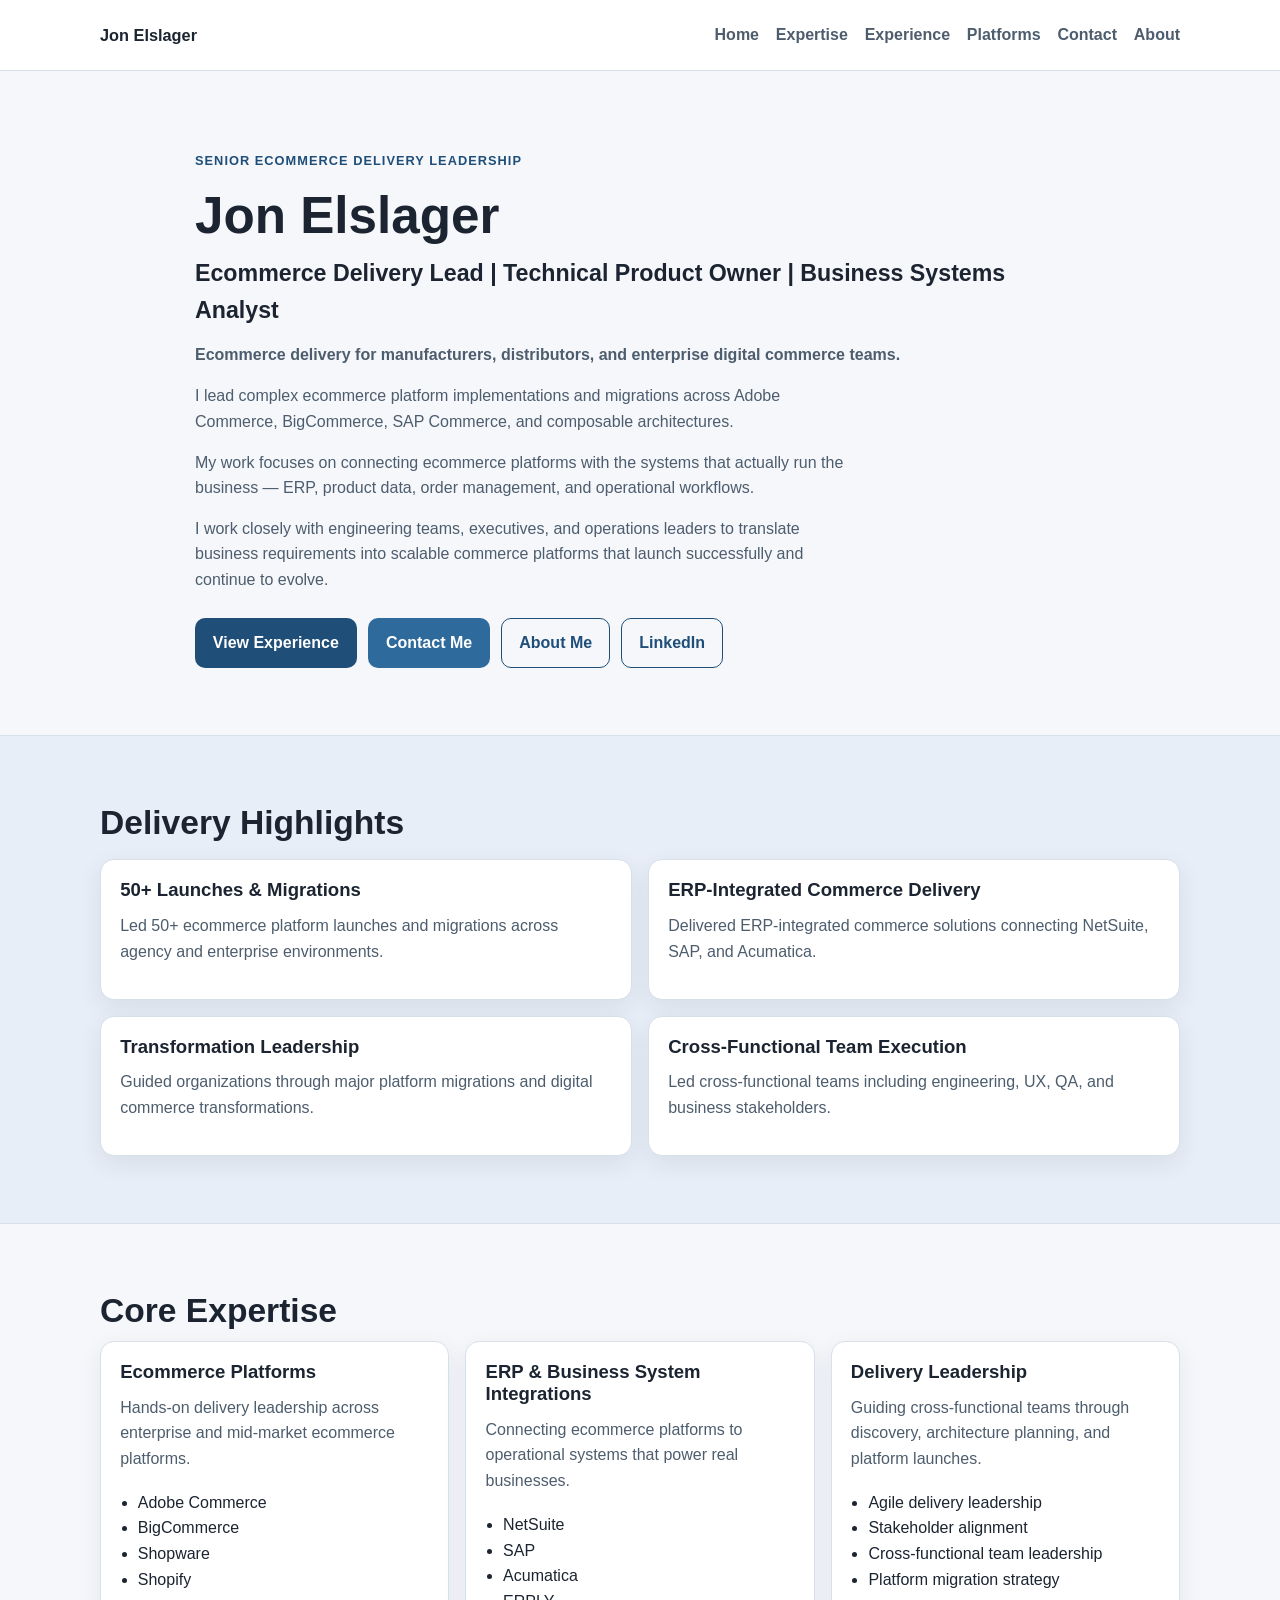
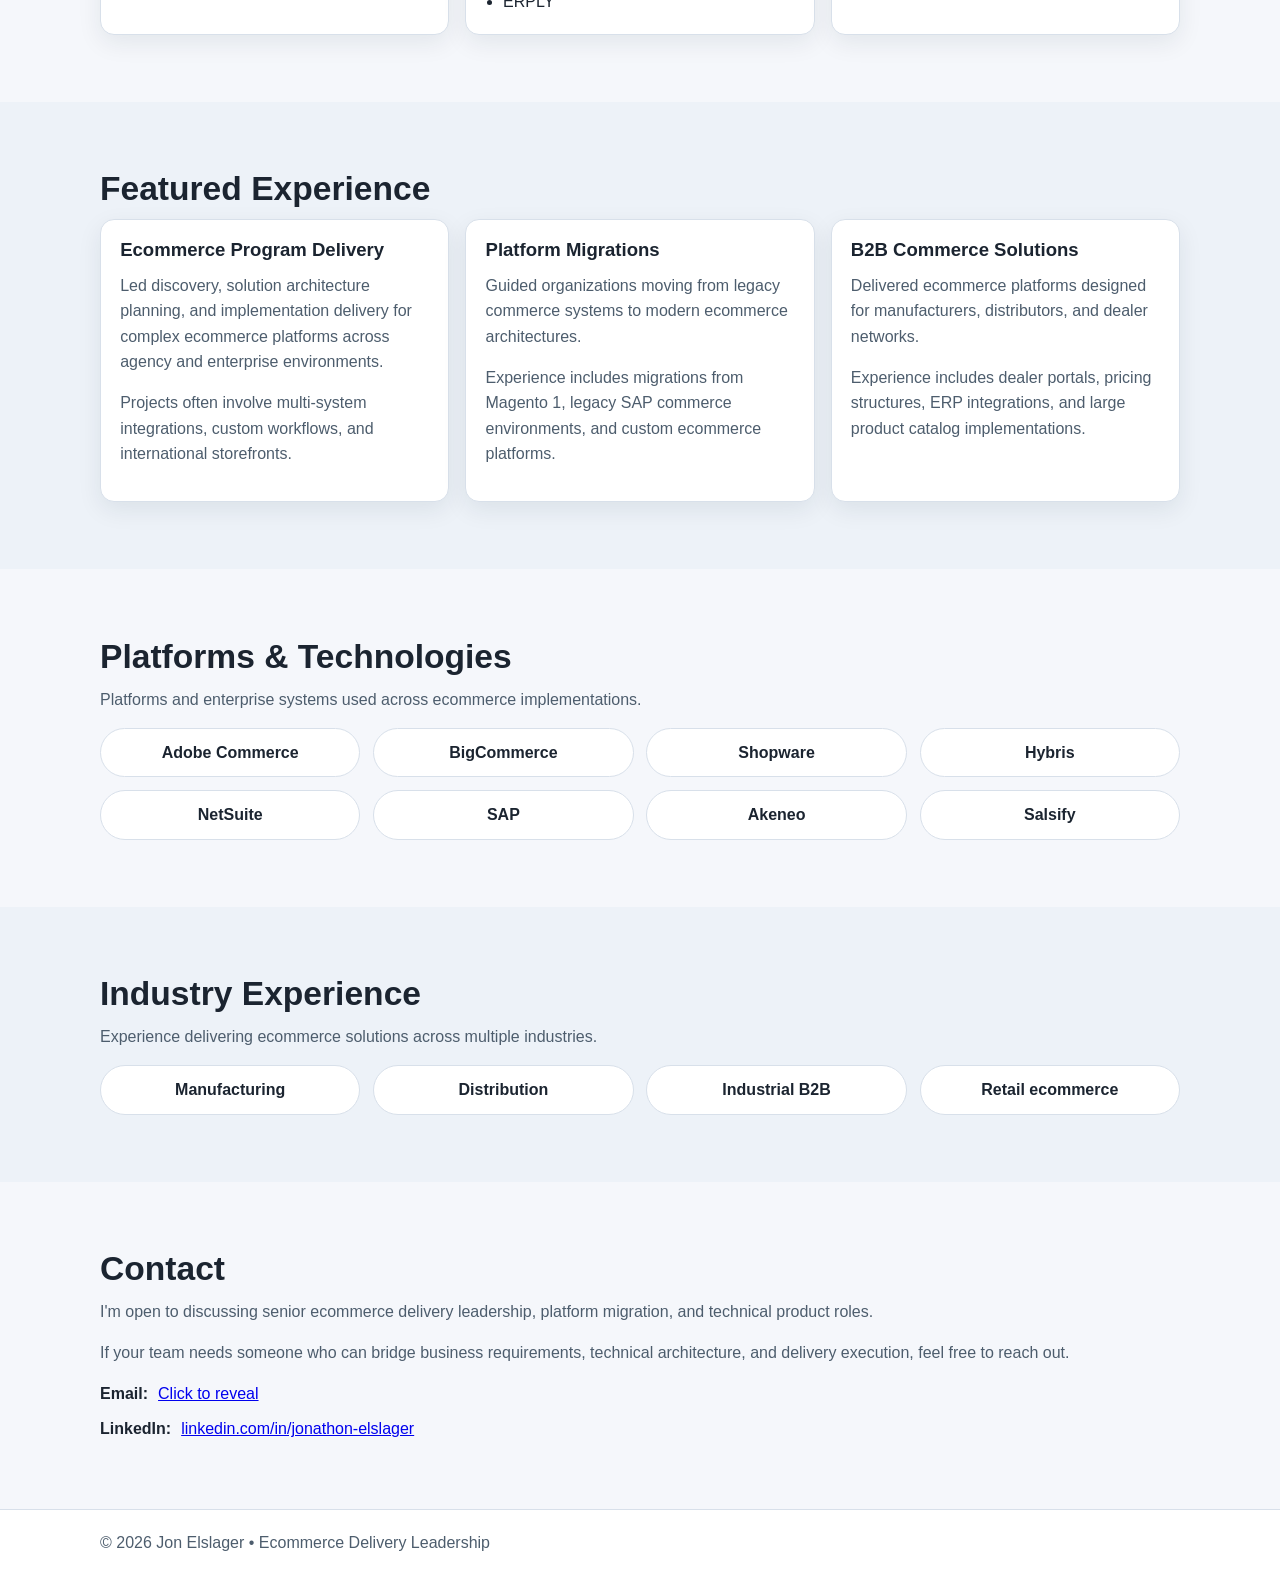
==== commit 108d740d: "Merge branch 'main' into codex/create-static-personal-portfolio-website-7nsvqm" ====
--- a/index.html
+++ b/index.html
@@ -15,7 +15,7 @@
     <!-- Site header and primary navigation -->
     <header class="site-header" id="home">
       <nav class="container nav" aria-label="Primary navigation">
-        <a class="brand" href="#home">Jon Elslager</a>
+        <a class="brand" href="index.html" aria-label="Jon Elslager home">Jon Elslager</a>
         <button
           class="nav-toggle"
           type="button"
@@ -114,7 +114,6 @@
           </div>
         </div>
       </section>
-
       <!-- Core expertise section: grouped capabilities in card layout -->
       <section class="section" id="expertise" aria-labelledby="expertise-title">
         <div class="container">
@@ -126,7 +125,7 @@
                 Hands-on delivery leadership across enterprise and mid-market ecommerce platforms.
               </p>
               <ul>
-                <li>Adobe Commerce (Magento)</li>
+                <li>Adobe Commerce</li>
                 <li>BigCommerce</li>
                 <li>Shopware</li>
                 <li>Shopify</li>
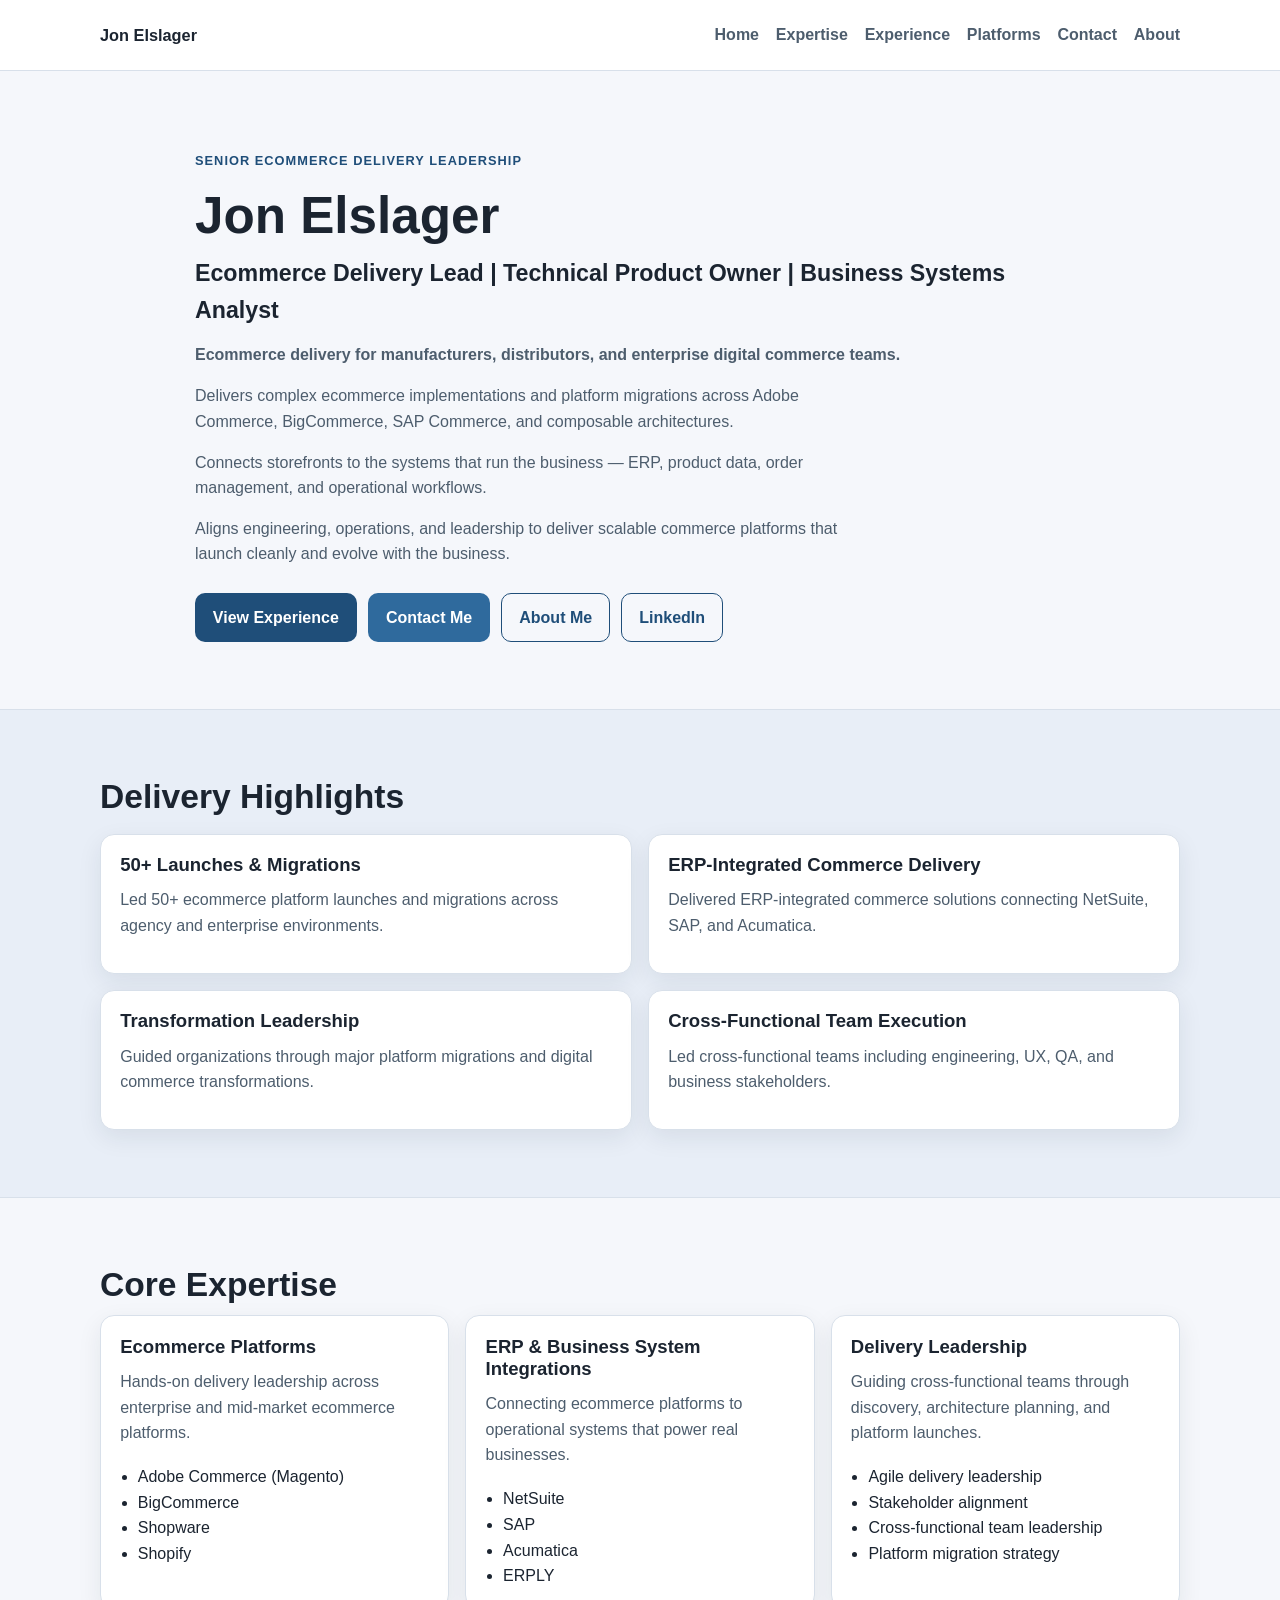
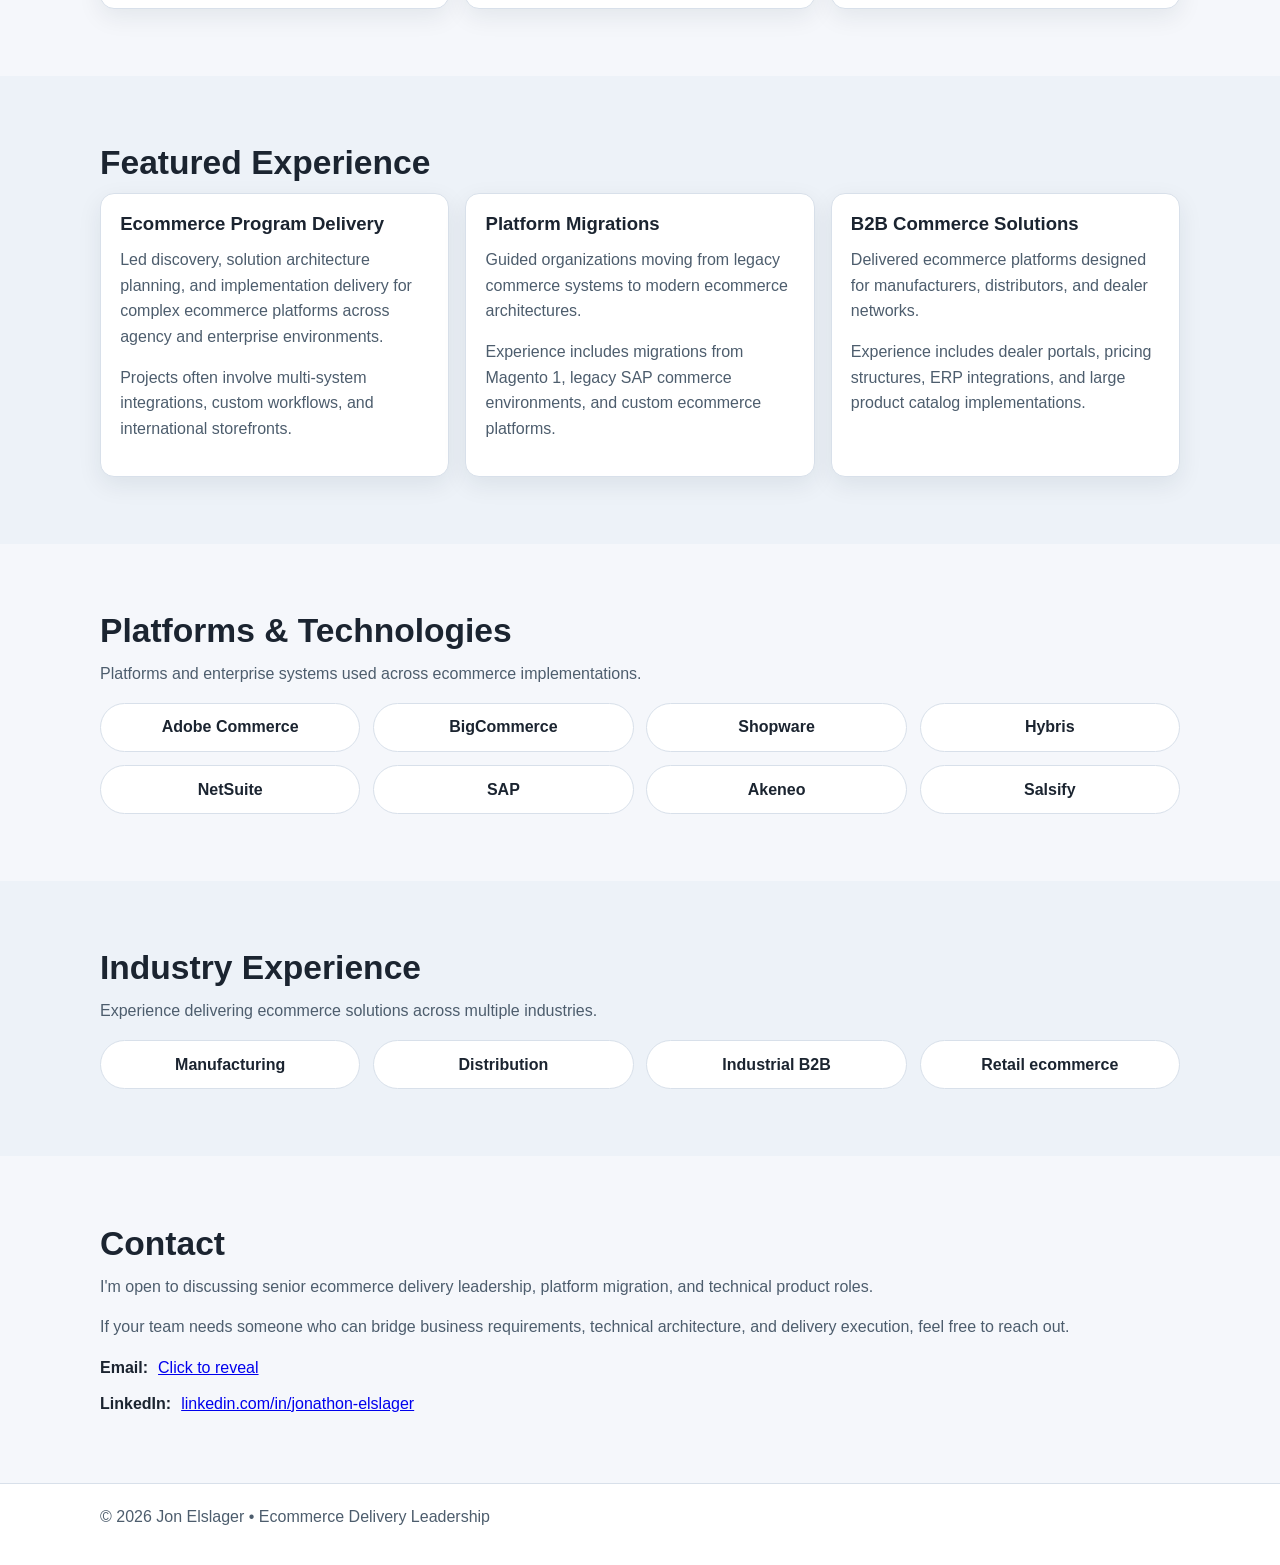
==== commit 3d33c584: "Update homepage hero top copy to new recruiter messaging" ====
--- a/index.html
+++ b/index.html
@@ -50,17 +50,16 @@
           </p>
           <div class="hero-copy">
             <p>
-              I lead complex ecommerce platform implementations and migrations across Adobe
+              Delivers complex ecommerce implementations and platform migrations across Adobe
               Commerce, BigCommerce, SAP Commerce, and composable architectures.
             </p>
             <p>
-              My work focuses on connecting ecommerce platforms with the systems that actually run
-              the business — ERP, product data, order management, and operational workflows.
+              Connects storefronts to the systems that run the business — ERP, product data, order
+              management, and operational workflows.
             </p>
             <p>
-              I work closely with engineering teams, executives, and operations leaders to
-              translate business requirements into scalable commerce platforms that launch
-              successfully and continue to evolve.
+              Aligns engineering, operations, and leadership to deliver scalable commerce platforms
+              that launch cleanly and evolve with the business.
             </p>
           </div>
           <div class="hero-actions">
@@ -114,6 +113,7 @@
           </div>
         </div>
       </section>
+
       <!-- Core expertise section: grouped capabilities in card layout -->
       <section class="section" id="expertise" aria-labelledby="expertise-title">
         <div class="container">
@@ -125,7 +125,7 @@
                 Hands-on delivery leadership across enterprise and mid-market ecommerce platforms.
               </p>
               <ul>
-                <li>Adobe Commerce</li>
+                <li>Adobe Commerce (Magento)</li>
                 <li>BigCommerce</li>
                 <li>Shopware</li>
                 <li>Shopify</li>
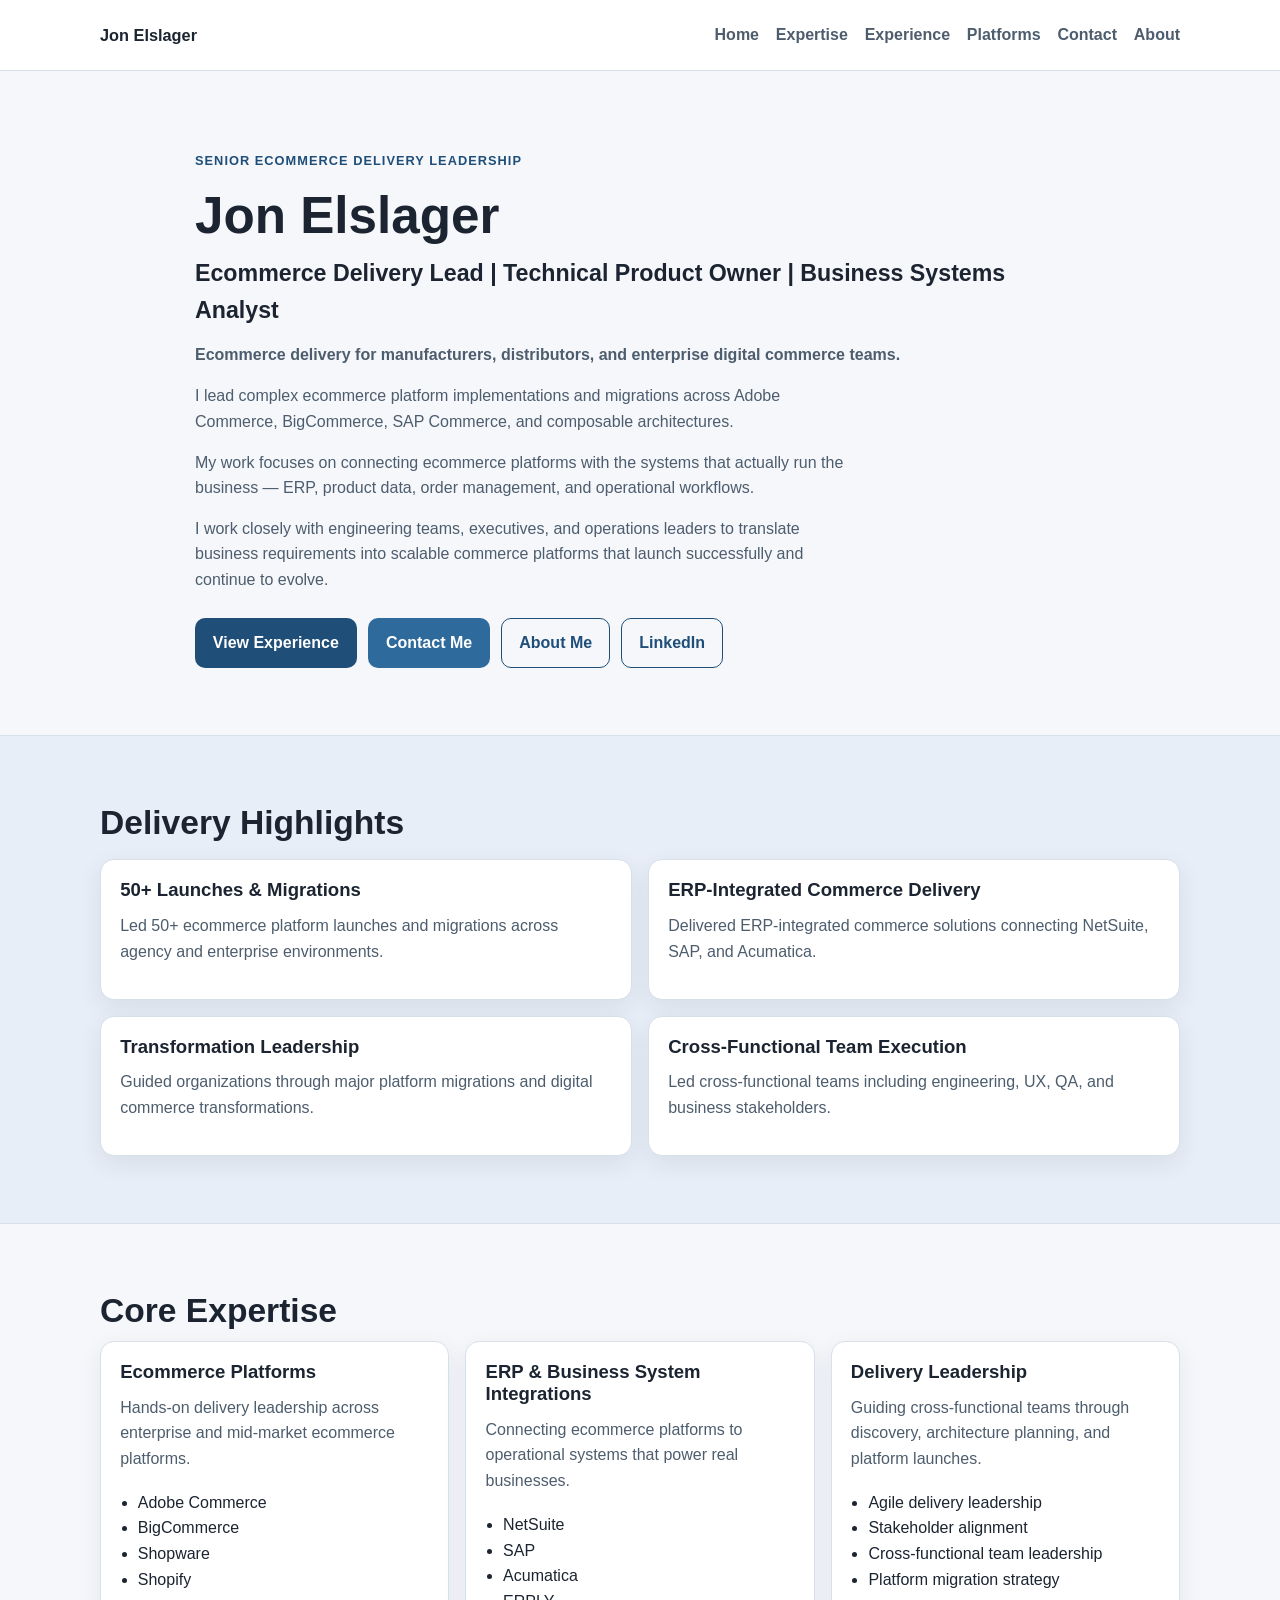
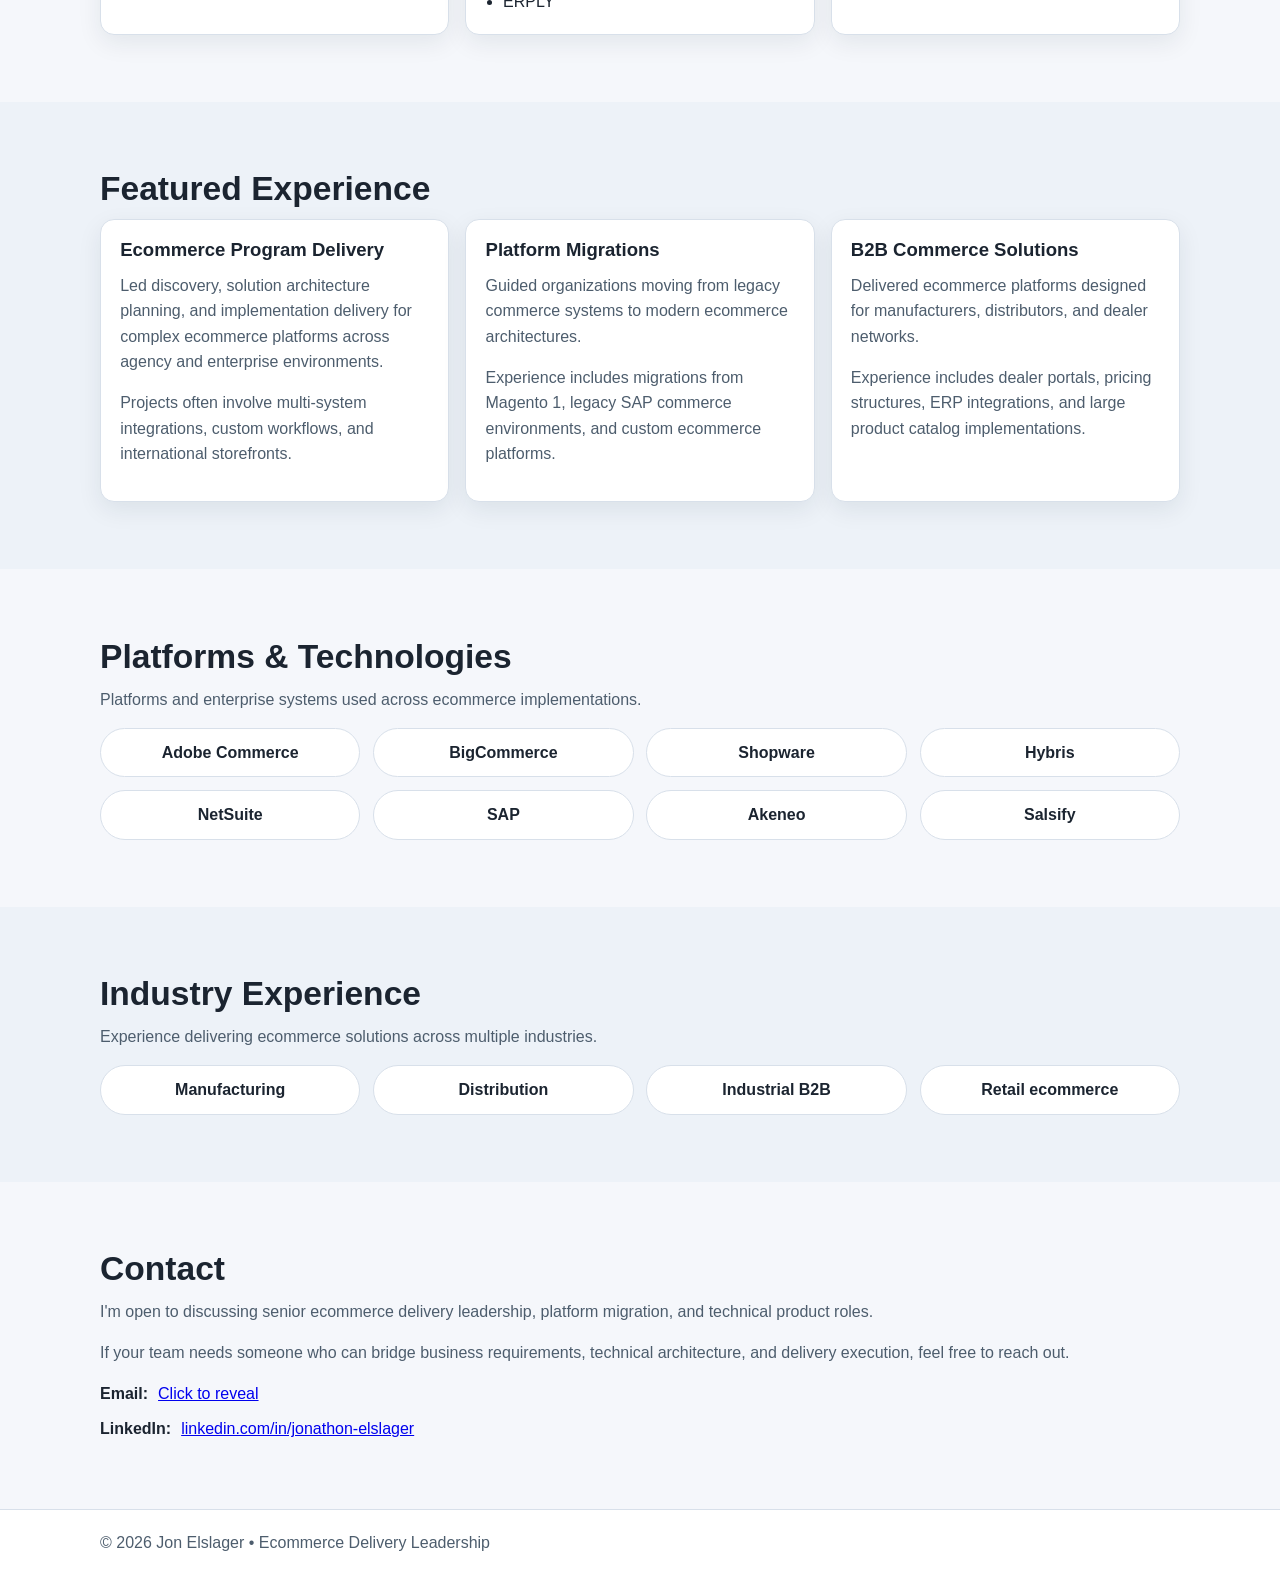
==== commit 8248f325: "Merge branch 'main' into codex/create-static-personal-portfolio-website-4ymr4l" ====
--- a/index.html
+++ b/index.html
@@ -50,16 +50,17 @@
           </p>
           <div class="hero-copy">
             <p>
-              Delivers complex ecommerce implementations and platform migrations across Adobe
+              I lead complex ecommerce platform implementations and migrations across Adobe
               Commerce, BigCommerce, SAP Commerce, and composable architectures.
             </p>
             <p>
-              Connects storefronts to the systems that run the business — ERP, product data, order
-              management, and operational workflows.
+              My work focuses on connecting ecommerce platforms with the systems that actually run
+              the business — ERP, product data, order management, and operational workflows.
             </p>
             <p>
-              Aligns engineering, operations, and leadership to deliver scalable commerce platforms
-              that launch cleanly and evolve with the business.
+              I work closely with engineering teams, executives, and operations leaders to
+              translate business requirements into scalable commerce platforms that launch
+              successfully and continue to evolve.
             </p>
           </div>
           <div class="hero-actions">
@@ -125,7 +126,7 @@
                 Hands-on delivery leadership across enterprise and mid-market ecommerce platforms.
               </p>
               <ul>
-                <li>Adobe Commerce (Magento)</li>
+                <li>Adobe Commerce</li>
                 <li>BigCommerce</li>
                 <li>Shopware</li>
                 <li>Shopify</li>
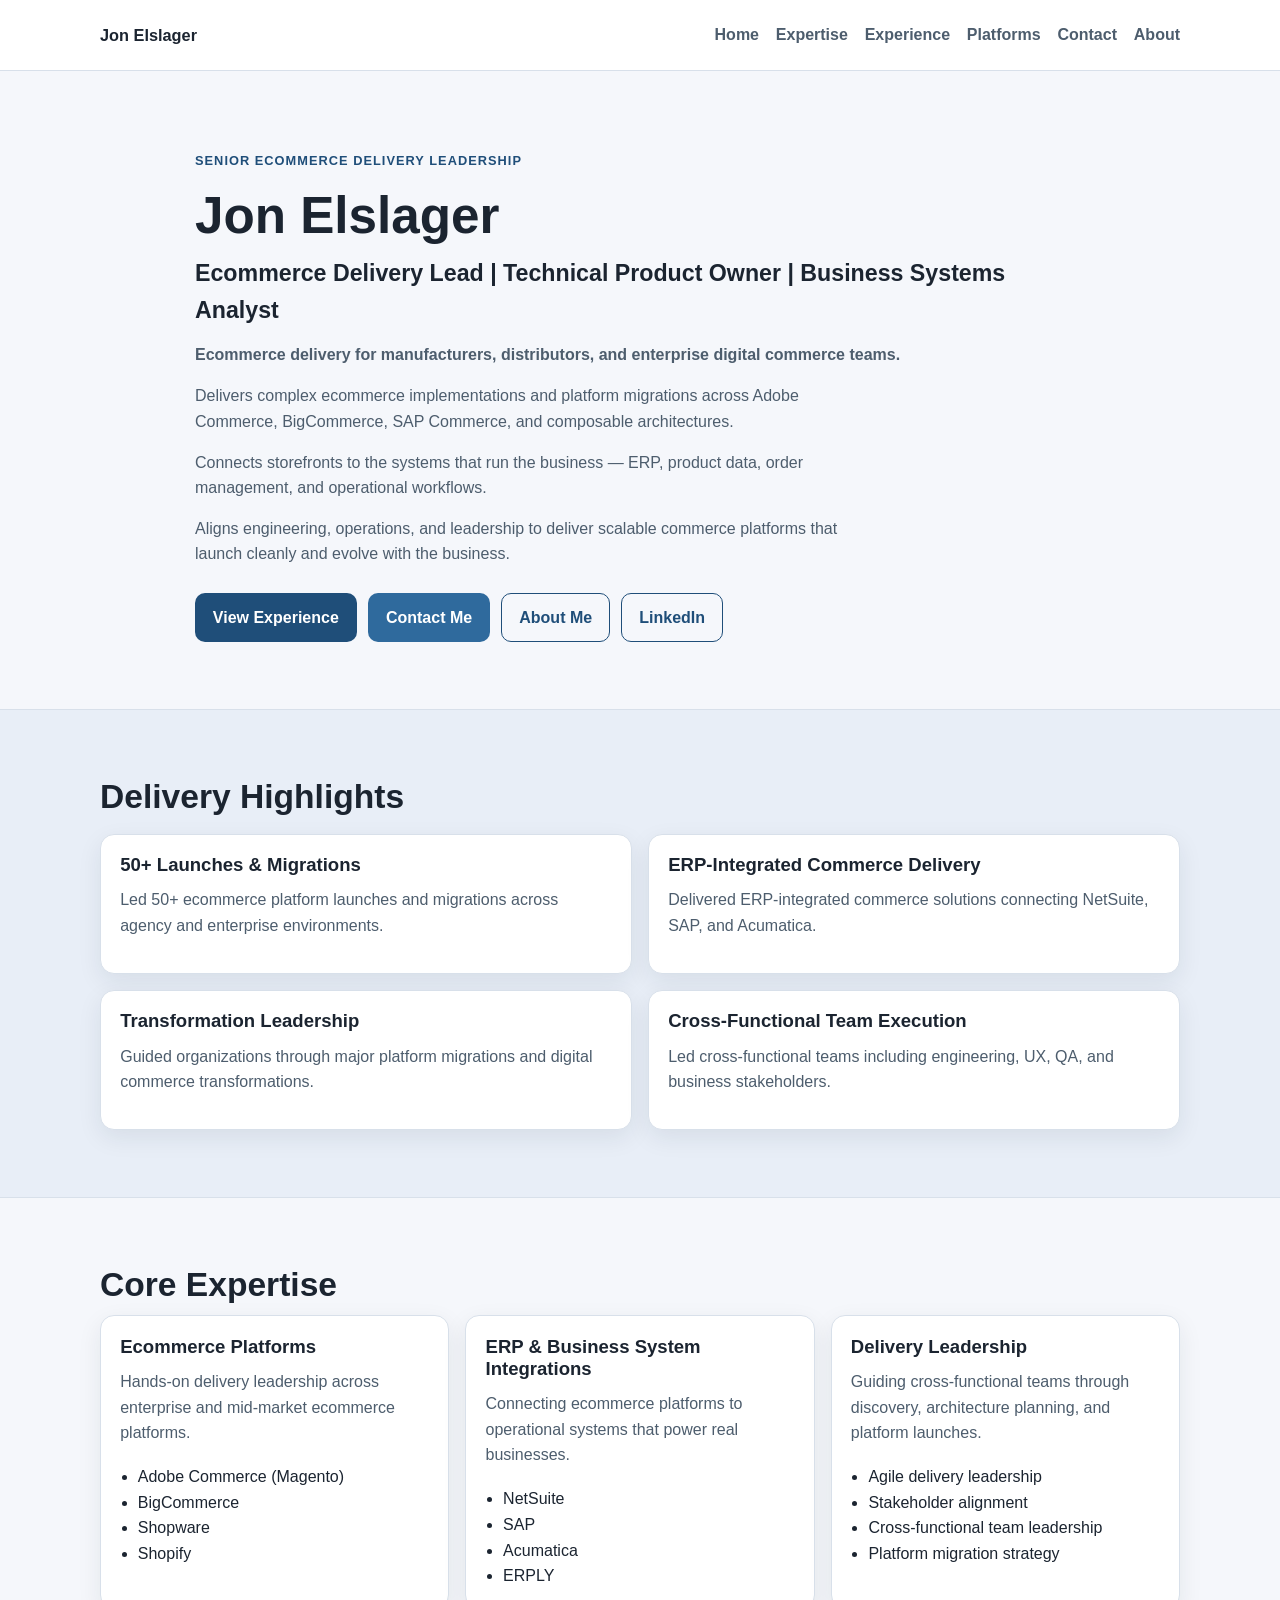
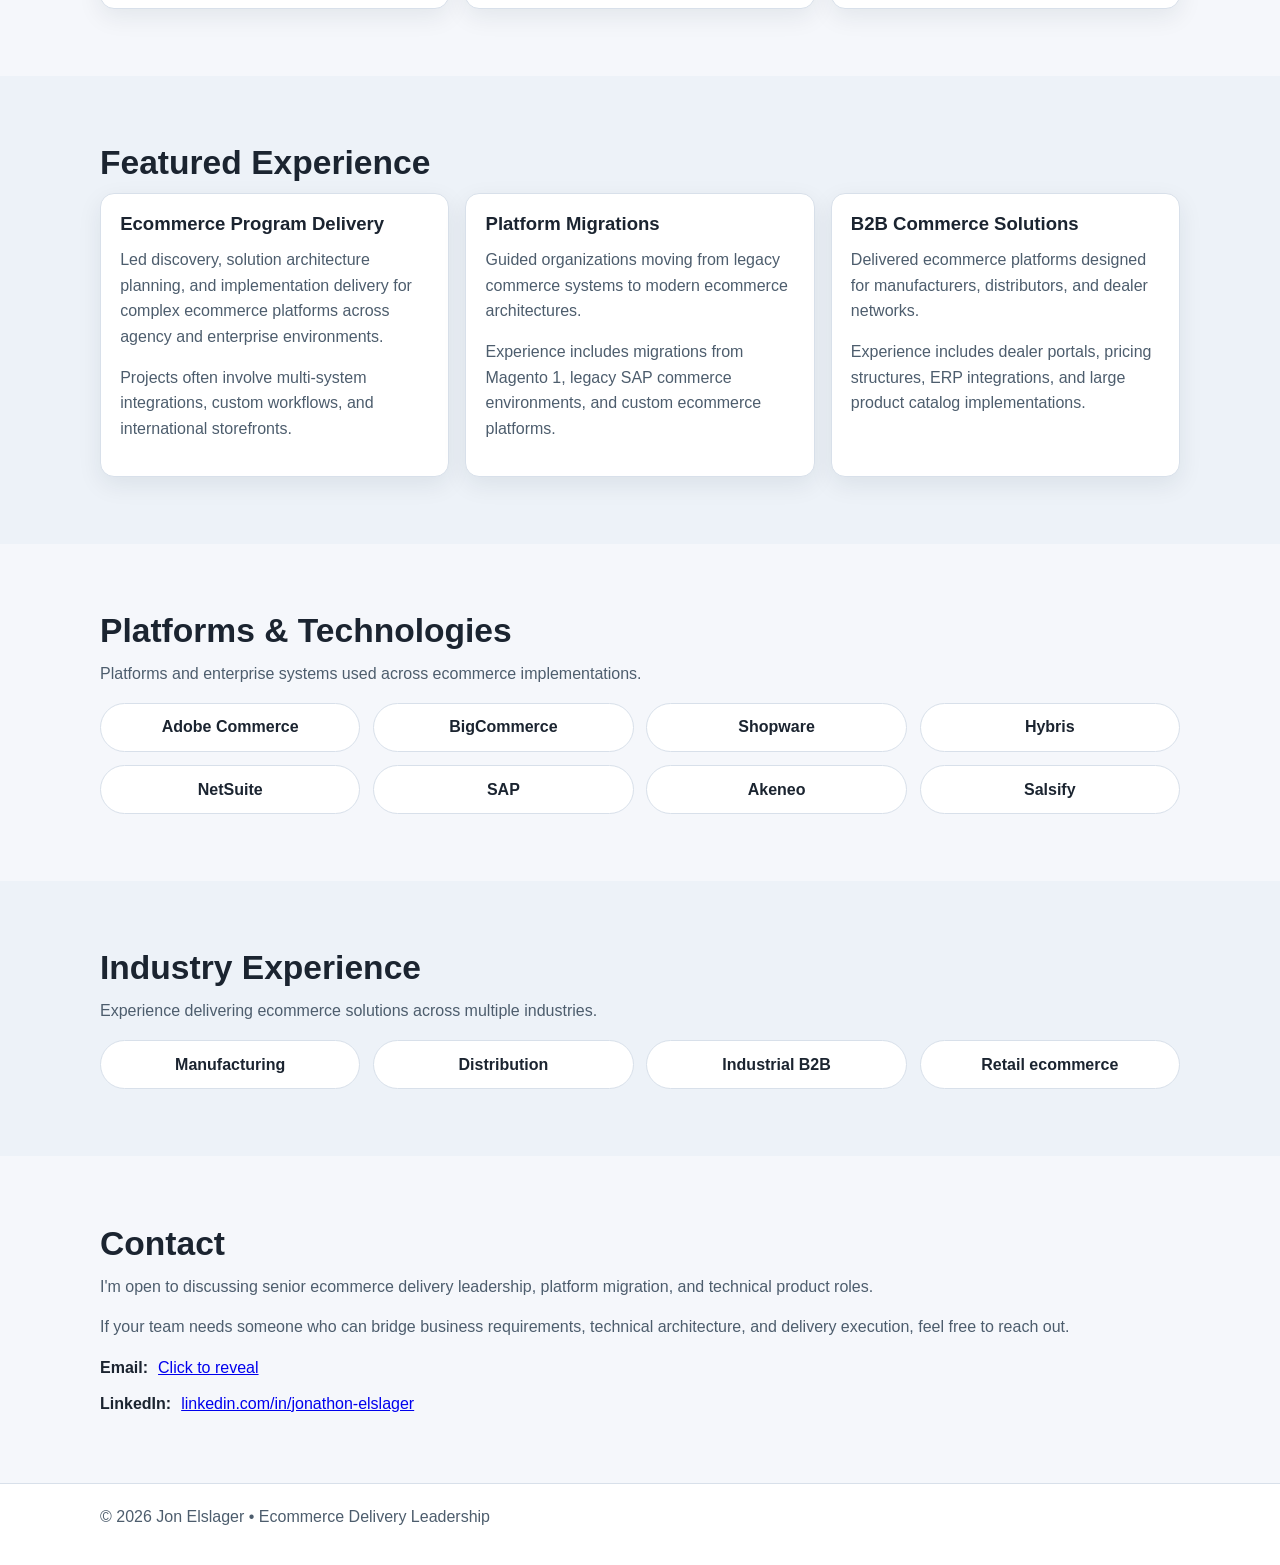
==== commit f14e7393: "Re-apply requested homepage top copy in fresh PR commit" ====
--- a/index.html
+++ b/index.html
@@ -49,19 +49,9 @@
             teams.
           </p>
           <div class="hero-copy">
-            <p>
-              I lead complex ecommerce platform implementations and migrations across Adobe
-              Commerce, BigCommerce, SAP Commerce, and composable architectures.
-            </p>
-            <p>
-              My work focuses on connecting ecommerce platforms with the systems that actually run
-              the business — ERP, product data, order management, and operational workflows.
-            </p>
-            <p>
-              I work closely with engineering teams, executives, and operations leaders to
-              translate business requirements into scalable commerce platforms that launch
-              successfully and continue to evolve.
-            </p>
+            <p>Delivers complex ecommerce implementations and platform migrations across Adobe Commerce, BigCommerce, SAP Commerce, and composable architectures.</p>
+            <p>Connects storefronts to the systems that run the business — ERP, product data, order management, and operational workflows.</p>
+            <p>Aligns engineering, operations, and leadership to deliver scalable commerce platforms that launch cleanly and evolve with the business.</p>
           </div>
           <div class="hero-actions">
             <a class="btn btn-primary" href="#experience">View Experience</a>
@@ -126,7 +116,7 @@
                 Hands-on delivery leadership across enterprise and mid-market ecommerce platforms.
               </p>
               <ul>
-                <li>Adobe Commerce</li>
+                <li>Adobe Commerce (Magento)</li>
                 <li>BigCommerce</li>
                 <li>Shopware</li>
                 <li>Shopify</li>
